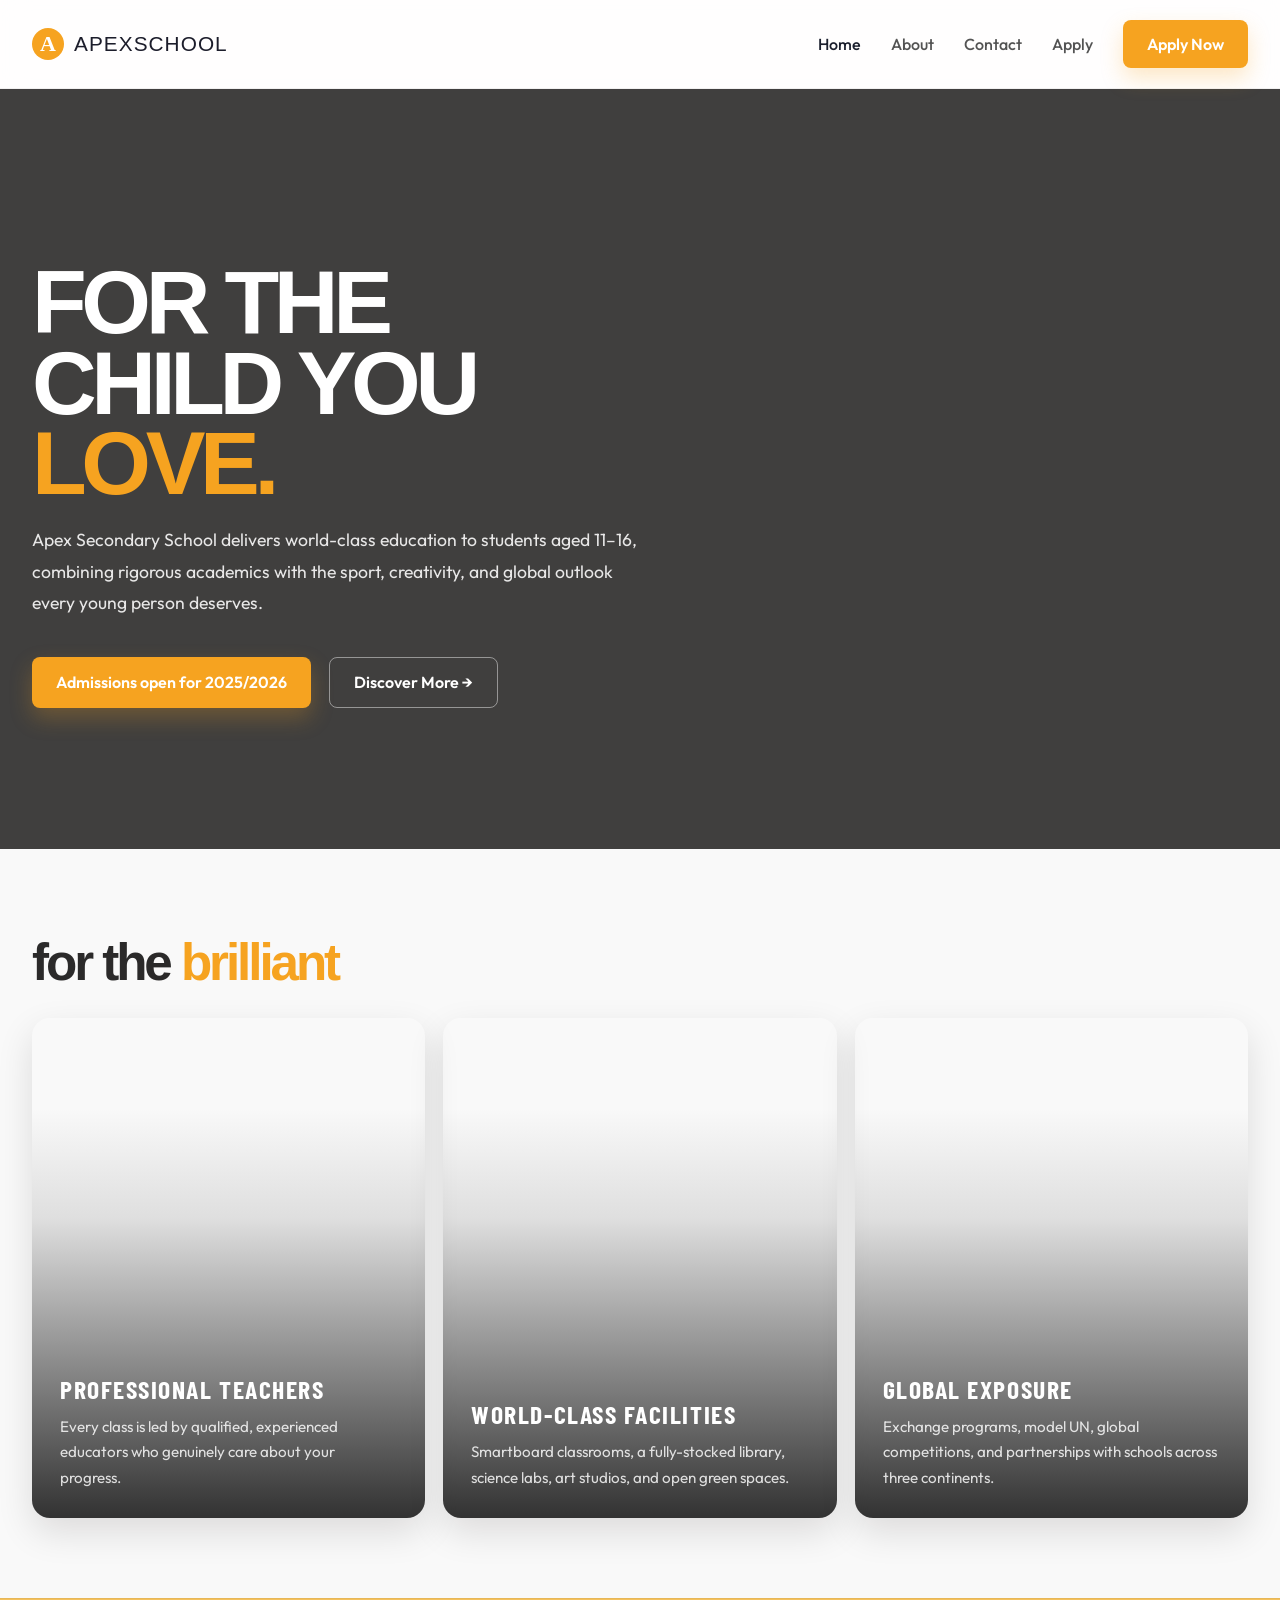
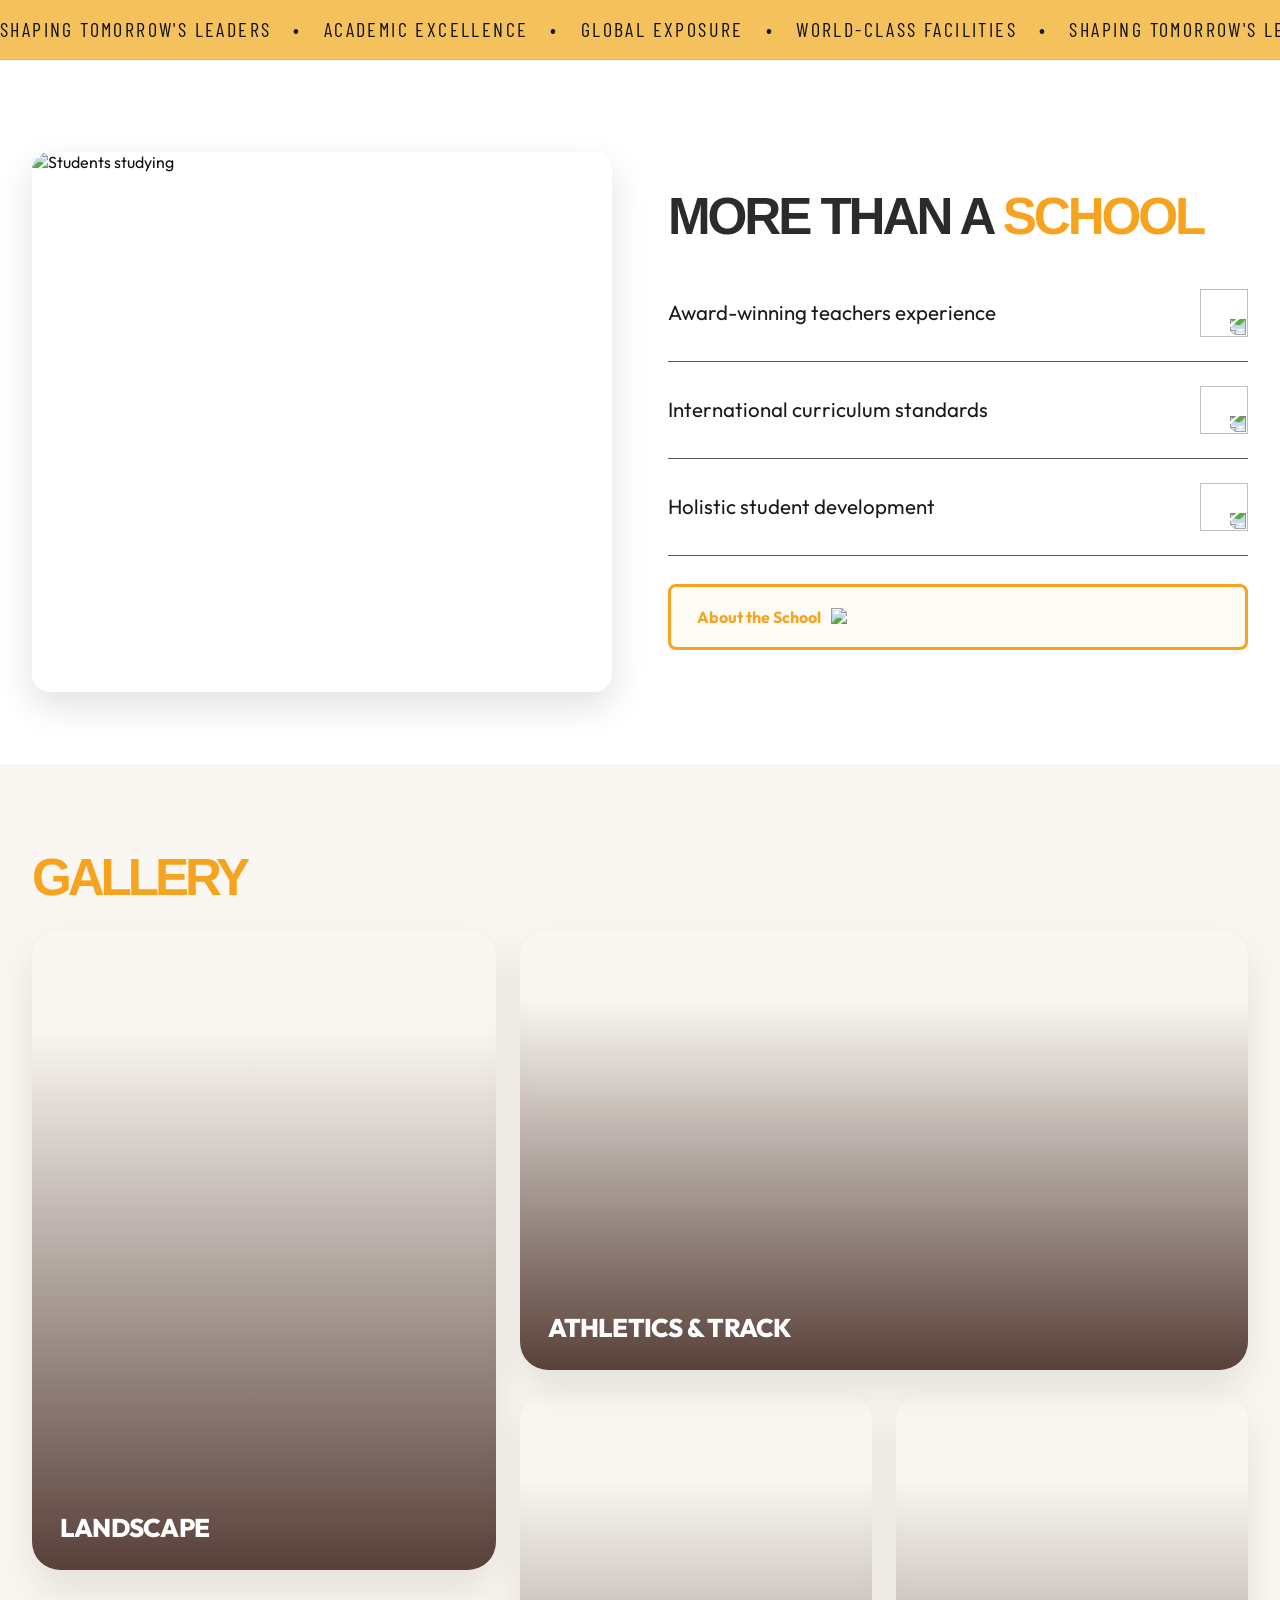
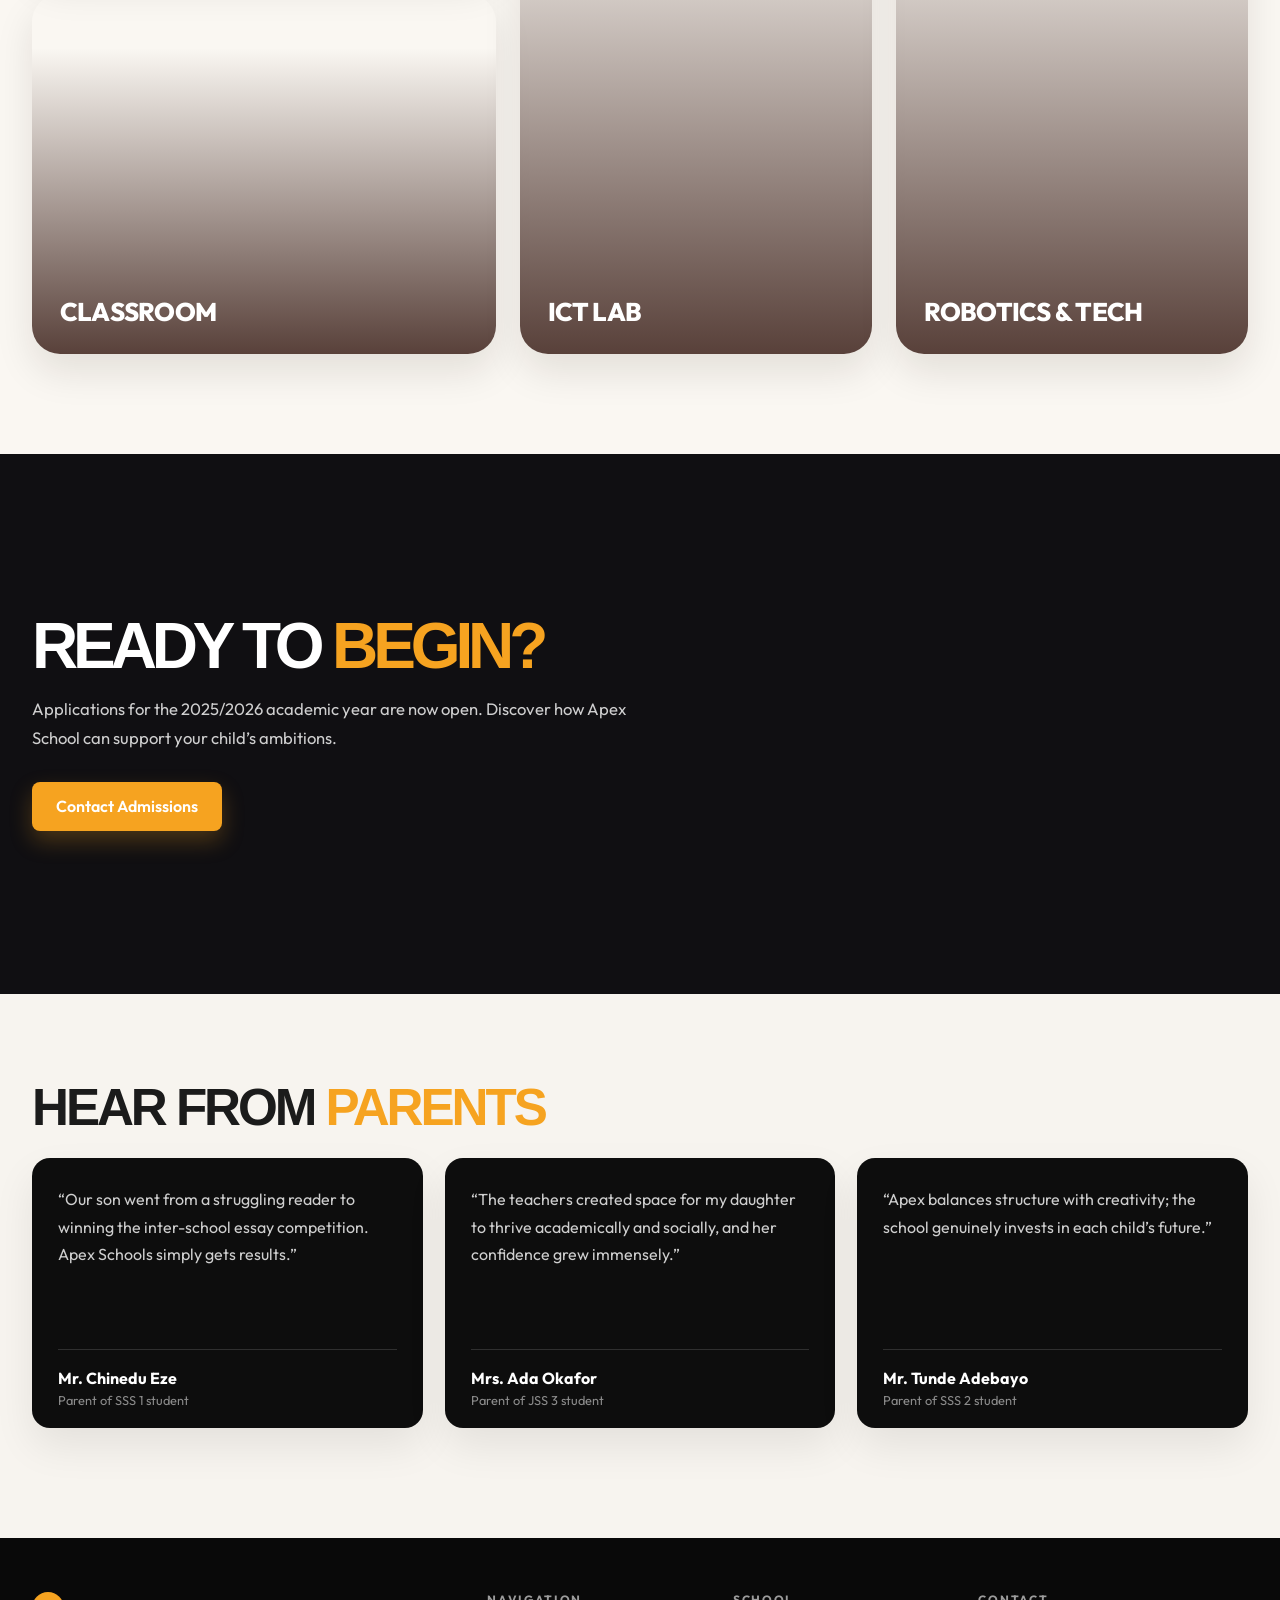
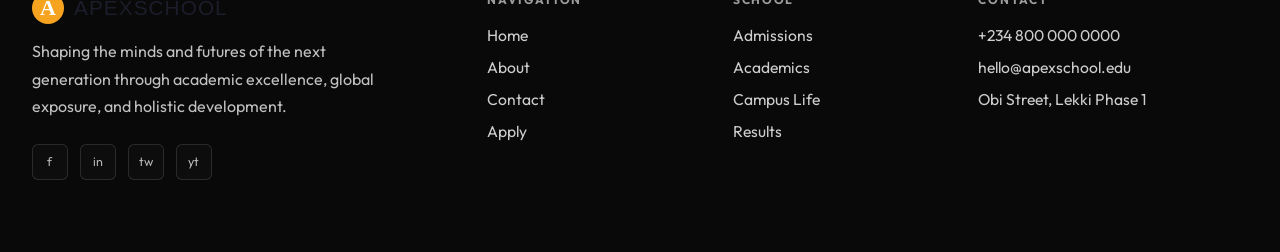
==== index.html @ 4000b4b2 "first commit" ====
<!DOCTYPE html>
<html lang="en">
  <head>
    <meta charset="UTF-8" />
    <meta name="viewport" content="width=device-width, initial-scale=1.0" />
    <title>Apex School</title>
    <link rel="preconnect" href="https://fonts.googleapis.com" />
    <link rel="preconnect" href="https://fonts.gstatic.com" crossorigin />
    <link href="https://fonts.googleapis.com/css2?family=Barlow+Condensed:wght@400;500;600;700;800;900&family=Outfit:wght@400;500;600;700;800;900&display=swap" rel="stylesheet" />
    <link rel="stylesheet" href="styles.css" />
  </head>
  <body>
    <div class="page-shell">
      <header class="topbar">
        <div class="container nav-wrap">
          <div class="brand" aria-label="Apex School logo">
            <span class="brand-mark">A</span>
            <span class="brand-text">APEXSCHOOL</span>
          </div>

          <nav class="main-nav" aria-label="Main navigation">
            <a href="#" class="active">Home</a>
            <a href="#about">About</a>
            <a href="#contact">Contact</a>
            <a href="#apply">Apply</a>
            <button class="btn btn-primary">Apply Now</button>
          </nav>
        </div>
      </header>

      <main>
        <section class="hero">
          <div class="hero-overlay"></div>
          <div class="container hero-inner">
            <div class="hero-copy">
              <h1>
                <span>FOR THE</span>
                <span>CHILD YOU</span>
                <span class="accent">LOVE.</span>
              </h1>

              <p>
                Apex Secondary School delivers world-class education to students aged 11–16,
                combining rigorous academics with the sport, creativity, and global outlook every
                young person deserves.
              </p>

              <div class="hero-actions">
                <button class="btn btn-primary">Admissions open for 2025/2026</button>
                <button class="btn btn-ghost">Discover More →</button>
              </div>
            </div>
          </div>
        </section>

        <section class="features-section">
          <div class="container">
            <div class="section-head">
              <h2>for the <span>Brilliant</span></h2>
            </div>

            <div class="feature-grid">
              <article class="feature-card large-card card-one">
                <div class="card-content">
                  <h3>Professional Teachers</h3>
                  <p>
                    Every class is led by qualified, experienced educators who genuinely care about
                    your progress.
                  </p>
                </div>
              </article>

              <article class="feature-card large-card card-two">
                <div class="card-content">
                  <h3>World-Class Facilities</h3>
                  <p>
                    Smartboard classrooms, a fully-stocked library, science labs, art studios, and
                    open green spaces.
                  </p>
                </div>
              </article>

              <article class="feature-card large-card card-three">
                <div class="card-content">
                  <h3>GLOBAL Exposure</h3>
                  <p>
                    Exchange programs, model UN, global competitions, and partnerships with schools
                    across three continents.
                  </p>
                </div>
              </article>
            </div>
          </div>
        </section>

        <div class="ticker-wrap" aria-label="School highlights">
          <div class="ticker">
            <span>SHAPING TOMORROW'S LEADERS</span>
            <span>•</span>
            <span>ACADEMIC EXCELLENCE</span>
            <span>•</span>
            <span>GLOBAL EXPOSURE</span>
            <span>•</span>
            <span>WORLD-CLASS FACILITIES</span>
            <span>•</span>
            <span>SHAPING TOMORROW'S LEADERS</span>
            <span>•</span>
            <span>ACADEMIC EXCELLENCE</span>
            <span>•</span>
            <span>GLOBAL EXPOSURE</span>
            <span>•</span>
            <span>WORLD-CLASS FACILITIES</span>
            <span>•</span>
          </div>
        </div>

        <section class="school-story" id="about">
          <div class="container split-layout">
            <div class="story-image">
              <img src="https://www.figma.com/api/mcp/asset/78bfbd9d-9721-43d2-886c-af02ba84056a/d6b4a.png" alt="Students studying" />
            </div>

            <div class="story-content">
              <h2>MORE THAN A <span>SCHOOL</span></h2>

              <div class="accordion-list">
                <details open>
                  <summary>
                    <span>Award-winning teachers experience</span>
                    <span class="chevron"><img src="https://www.figma.com/api/mcp/asset/78bfbd9d-9721-43d2-886c-af02ba84056a/625f2.svg" alt="" /></span>
                  </summary>
                </details>

                <details>
                  <summary>
                    <span>International curriculum standards</span>
                    <span class="chevron"><img src="https://www.figma.com/api/mcp/asset/78bfbd9d-9721-43d2-886c-af02ba84056a/625f2.svg" alt="" /></span>
                  </summary>
                </details>

                <details>
                  <summary>
                    <span>Holistic student development</span>
                    <span class="chevron"><img src="https://www.figma.com/api/mcp/asset/78bfbd9d-9721-43d2-886c-af02ba84056a/625f2.svg" alt="" /></span>
                  </summary>
                </details>

                <div class="info-pill">
                  <div class="info-pill__head">
                    <span>About the School</span>
                    <img src="https://www.figma.com/api/mcp/asset/78bfbd9d-9721-43d2-886c-af02ba84056a/6c65a.svg" alt="icon" />
                  </div>
                </div>
              </div>
            </div>
          </div>
        </section>

        <section class="gallery-section">
          <div class="container gallery-wrap">
            <div class="gallery-header">
              <h2>GALLERY</h2>
            </div>

            <div class="masonry-grid">
              <div class="masonry-col left-col">
                <article class="gallery-card tall card-landscape">
                  <div class="card-caption">LANDSCAPE</div>
                </article>
                <article class="gallery-card short card-classroom">
                  <div class="card-caption">CLASSROOM</div>
                </article>
              </div>

              <div class="masonry-col right-col">
                <article class="gallery-card medium card-athletics">
                  <div class="card-caption">ATHLETICS &amp; TRACK</div>
                </article>

                <div class="bottom-row">
                  <article class="gallery-card bottom card-ict">
                    <div class="card-caption">ICT LAB</div>
                  </article>
                  <article class="gallery-card bottom card-robotics">
                    <div class="card-caption">ROBOTICS &amp; TECH</div>
                  </article>
                </div>
              </div>
            </div>
          </div>
        </section>

        <section class="cta-band">
          <div class="cta-bg"></div>
          <div class="container cta-content">
            <div class="cta-box">
              <h2>READY TO <span>BEGIN?</span></h2>
              <p>
                Applications for the 2025/2026 academic year are now open. Discover how Apex
                School can support your child’s ambitions.
              </p>
              <button class="btn btn-primary">Contact Admissions</button>
            </div>
          </div>
        </section>

        <section class="testimonials" id="contact">
          <div class="container testimonials-wrap">
            <div class="testimonial-header">
              <h2>HEAR FROM <span>PARENTS</span></h2>
            </div>

            <div class="testimonial-grid">
              <article class="quote-card dark-card">
                <p>
                  “Our son went from a struggling reader to winning the inter-school essay
                  competition. Apex Schools simply gets results.”
                </p>
                <div class="quote-meta">
                  <strong>Mr. Chinedu Eze</strong>
                  <span>Parent of SSS 1 student</span>
                </div>
              </article>

              <article class="quote-card dark-card">
                <p>
                  “The teachers created space for my daughter to thrive academically and socially,
                  and her confidence grew immensely.”
                </p>
                <div class="quote-meta">
                  <strong>Mrs. Ada Okafor</strong>
                  <span>Parent of JSS 3 student</span>
                </div>
              </article>

              <article class="quote-card dark-card">
                <p>
                  “Apex balances structure with creativity; the school genuinely invests in each
                  child’s future.”
                </p>
                <div class="quote-meta">
                  <strong>Mr. Tunde Adebayo</strong>
                  <span>Parent of SSS 2 student</span>
                </div>
              </article>
            </div>
          </div>
        </section>
      </main>

      <footer class="site-footer">
        <div class="container footer-grid">
          <div class="footer-brand-block">
            <div class="brand footer-brand" aria-label="Apex School logo">
              <span class="brand-mark">A</span>
              <span class="brand-text">APEXSCHOOL</span>
            </div>

            <p>
              Shaping the minds and futures of the next generation through academic excellence,
              global exposure, and holistic development.
            </p>

            <div class="socials" aria-label="social media links">
              <span>f</span>
              <span>in</span>
              <span>tw</span>
              <span>yt</span>
            </div>
          </div>

          <div class="footer-links">
            <h3>Navigation</h3>
            <ul>
              <li><a href="#">Home</a></li>
              <li><a href="#about">About</a></li>
              <li><a href="#contact">Contact</a></li>
              <li><a href="#apply">Apply</a></li>
            </ul>
          </div>

          <div class="footer-links">
            <h3>School</h3>
            <ul>
              <li><a href="#">Admissions</a></li>
              <li><a href="#">Academics</a></li>
              <li><a href="#">Campus Life</a></li>
              <li><a href="#">Results</a></li>
            </ul>
          </div>

          <div class="footer-links">
            <h3>Contact</h3>
            <ul>
              <li><a href="tel:+2348000000000">+234 800 000 0000</a></li>
              <li><a href="mailto:hello@apexschool.edu">hello@apexschool.edu</a></li>
              <li><a href="#">Obi Street, Lekki Phase 1</a></li>
            </ul>
          </div>
        </div>
      </footer>
    </div>
  </body>
</html>
---- styles.css ----
:root {
  --bg: #f5f3ef;
  --panel: #fbfaf7;
  --paper: #f2efe9;
  --orange: #f6a320;
  --orange-deep: #f29b11;
  --navy: #081b38;
  --navy-2: #10162f;
  --ink: #111111;
  --muted: #666666;
  --soft: #edebe8;
  --line: rgba(17, 17, 17, 0.3);
  --shadow: 0 14px 36px rgba(16, 12, 8, 0.12);
  --container: 1280px;
}

* {
  box-sizing: border-box;
}

html {
  scroll-behavior: smooth;
}

body {
  margin: 0;
  background: var(--bg);
  color: var(--ink);
  font-family: "Outfit", sans-serif;
}

img {
  display: block;
  max-width: 100%;
}

a {
  color: inherit;
  text-decoration: none;
}

button {
  font: inherit;
  cursor: pointer;
}

.page-shell {
  width: 100%;
  min-height: 100vh;
  overflow-x: hidden;
  background: #f7f4ef;
}

.container {
  width: min(var(--container), calc(100% - 64px));
  margin: 0 auto;
}

.topbar {
  position: sticky;
  top: 0;
  z-index: 20;
  background: rgba(255, 255, 255, 0.9);
  backdrop-filter: blur(14px);
  border-bottom: 1px solid rgba(17, 17, 17, 0.06);
}

.nav-wrap {
  display: flex;
  align-items: center;
  justify-content: space-between;
  min-height: 88px;
  padding: 16px 0;
}

.brand {
  display: inline-flex;
  align-items: center;
  gap: 10px;
}

.brand-mark {
  width: 32px;
  height: 32px;
  border-radius: 999px;
  display: grid;
  place-items: center;
  background: var(--orange);
  color: #fff;
  font-family: "Georgia", serif;
  font-size: 22px;
  font-weight: 700;
  line-height: 1;
}

.brand-text {
  font-family: "Arial Black", "Segoe UI", sans-serif;
  letter-spacing: 0.05em;
  font-size: 1.3rem;
  color: #1c1d2b;
}

.main-nav {
  display: flex;
  align-items: center;
  gap: 30px;
  font-size: 1rem;
}

.main-nav a {
  color: rgba(26, 26, 26, 0.75);
  text-decoration: none;
  transition: color 0.2s ease;
  font-weight: 500;
}

.main-nav a.active,
.main-nav a:hover {
  color: #1b1f2d;
}

.btn {
  border: 0;
  border-radius: 8px;
  display: inline-flex;
  align-items: center;
  justify-content: center;
  padding: 0.9rem 1.5rem;
  font-weight: 600;
  transition: transform 0.2s ease, filter 0.2s ease;
}

.btn:hover {
  transform: translateY(-1px);
  filter: brightness(1.02);
}

.btn-primary {
  background: var(--orange);
  color: white;
  box-shadow: 0 10px 22px rgba(246, 163, 32, 0.25);
}

.btn-ghost {
  background: transparent;
  color: white;
  border: 1px solid rgba(255, 255, 255, 0.45);
}

.hero {
  position: relative;
  min-height: 760px;
  display: flex;
  align-items: center;
  background-image: url("https://www.figma.com/api/mcp/asset/78bfbd9d-9721-43d2-886c-af02ba84056a/f6fdc.png");
  background-size: cover;
  background-position: center;
}

.hero-overlay {
  position: absolute;
  inset: 0;
  background: rgba(0, 0, 0, 0.74);
}

.hero-inner {
  position: relative;
  z-index: 1;
  display: flex;
  align-items: center;
  width: min(var(--container), calc(100% - 64px));
  min-height: 760px;
  padding: 112px 0 80px;
}

.hero-copy {
  max-width: 800px;
  color: white;
}

.hero-copy h1 {
  margin: 0;
  display: flex;
  flex-direction: column;
  font-family: "Arial Black", "Segoe UI", sans-serif;
  font-size: clamp(4.2rem, 7vw, 8.8rem);
  line-height: 0.9;
  letter-spacing: -0.06em;
  text-transform: uppercase;
}

.hero-copy h1 span {
  display: block;
}

.hero-copy .accent {
  color: var(--orange);
}

.hero-copy p {
  margin-top: 20px;
  max-width: 620px;
  color: rgba(255, 255, 255, 0.88);
  font-size: 1.1rem;
  line-height: 1.8;
}

.hero-actions {
  display: flex;
  gap: 18px;
  margin-top: 38px;
  flex-wrap: wrap;
}

.features-section {
  background: #f9f9f9;
  padding: 90px 0 80px;
}

.section-head h2 {
  margin: 0 0 30px;
  font-family: "Arial Black", "Segoe UI", sans-serif;
  font-size: clamp(2.7rem, 4vw, 4rem);
  line-height: 0.95;
  text-transform: lowercase;
  letter-spacing: -0.06em;
  color: #2b2a2a;
}

.section-head h2 span {
  color: var(--orange);
}

.feature-grid {
  display: grid;
  grid-template-columns: repeat(3, minmax(0, 1fr));
  gap: 18px;
}

.feature-card {
  position: relative;
  min-height: 500px;
  border-radius: 18px;
  overflow: hidden;
  box-shadow: var(--shadow);
  display: flex;
  align-items: flex-end;
  padding: 28px;
  background-size: cover;
  background-position: center;
}

.feature-card::before {
  content: "";
  position: absolute;
  inset: 0;
  background: linear-gradient(180deg, rgba(0, 0, 0, 0) 18%, rgba(34, 34, 34, 0.12) 40%, rgba(0, 0, 0, 0.8) 100%);
}

.card-one {
  background-image: url("https://www.figma.com/api/mcp/asset/78bfbd9d-9721-43d2-886c-af02ba84056a/31998.png");
}

.card-two {
  background-image: url("https://www.figma.com/api/mcp/asset/78bfbd9d-9721-43d2-886c-af02ba84056a/a1777.png");
}

.card-three {
  background-image: url("https://www.figma.com/api/mcp/asset/78bfbd9d-9721-43d2-886c-af02ba84056a/42dab.png");
}

.card-content {
  position: relative;
  z-index: 1;
  width: 100%;
  color: white;
}

.card-content h3 {
  font-family: "Barlow Condensed", sans-serif;
  margin: 0 0 10px;
  font-size: clamp(1.4rem, 2vw, 2.1rem);
  letter-spacing: 0.06em;
  text-transform: uppercase;
  line-height: 1.2;
}

.card-content p {
  margin: 0;
  color: rgba(255, 255, 255, 0.82);
  line-height: 1.65;
  font-size: 0.95rem;
}

.ticker-wrap {
  overflow: hidden;
  background: #f4c15c;
  border-top: 1px solid rgba(17, 17, 17, 0.06);
  border-bottom: 1px solid rgba(17, 17, 17, 0.06);
}

.ticker {
  display: flex;
  align-items: center;
  white-space: nowrap;
  gap: 22px;
  padding: 18px 0;
  font-family: "Barlow Condensed", sans-serif;
  font-size: 1.25rem;
  letter-spacing: 0.12em;
  text-transform: uppercase;
  animation: marquee 28s linear infinite;
}

@keyframes marquee {
  from { transform: translateX(0); }
  to { transform: translateX(-50%); }
}

.ticker span {
  display: inline-block;
  color: #121212;
}

.school-story {
  padding: 92px 0 72px;
  background: #fff;
}

.split-layout {
  display: grid;
  grid-template-columns: 1fr 1fr;
  gap: 56px;
  align-items: center;
}

.story-image {
  position: relative;
  border-radius: 18px;
  overflow: hidden;
  min-height: 540px;
  box-shadow: var(--shadow);
}

.story-image img {
  width: 100%;
  height: 100%;
  object-fit: cover;
}

.story-content {
  width: 100%;
}

.story-content h2 {
  margin: 0 0 24px;
  font-family: "Arial Black", "Segoe UI", sans-serif;
  font-size: clamp(2.8rem, 4vw, 4rem);
  line-height: 0.95;
  letter-spacing: -0.06em;
  text-transform: uppercase;
  color: #2a2b2d;
}

.story-content h2 span {
  color: var(--orange);
}

.accordion-list {
  display: flex;
  flex-direction: column;
  gap: 0;
}

.accordion-list details {
  border-bottom: 1px solid rgba(17, 17, 17, 0.7);
}

.accordion-list summary {
  list-style: none;
  display: flex;
  align-items: center;
  justify-content: space-between;
  gap: 24px;
  padding: 24px 0;
  font-size: clamp(1.1rem, 1.6vw, 1.8rem);
  line-height: 1.3;
  color: #1a1a1a;
}

.accordion-list summary::-webkit-details-marker {
  display: none;
}

.chevron {
  width: 48px;
  height: 48px;
  display: inline-flex;
  align-items: center;
  justify-content: center;
}

.chevron img {
  width: 100%;
  height: 100%;
  transform: rotate(180deg);
}

.info-pill {
  margin-top: 28px;
  display: inline-flex;
  border: 3px solid var(--orange);
  border-radius: 8px;
  padding: 20px 26px;
  background: rgba(246, 163, 32, 0.04);
}

.info-pill__head {
  display: flex;
  align-items: center;
  gap: 10px;
  font-weight: 700;
  color: var(--orange);
}

.info-pill__head img {
  width: 18px;
  height: 18px;
}

.gallery-section {
  background: #faf7f2;
  padding: 90px 0 100px;
}

.gallery-header h2 {
  margin: 0 0 28px;
  font-family: "Arial Black", "Segoe UI", sans-serif;
  font-size: clamp(2.6rem, 4vw, 4rem);
  line-height: 0.95;
  letter-spacing: -0.08em;
  text-transform: uppercase;
  color: var(--orange);
}

.masonry-grid {
  display: grid;
  grid-template-columns: 1.05fr 1.65fr;
  gap: 24px;
}

.masonry-col {
  display: flex;
  flex-direction: column;
  gap: 24px;
}

.gallery-card {
  position: relative;
  overflow: hidden;
  border-radius: 28px;
  box-shadow: 0 18px 38px rgba(32, 18, 8, 0.1);
  background-position: center;
  background-size: cover;
  display: flex;
  align-items: flex-end;
  padding: 28px;
}

.gallery-card::before {
  content: "";
  position: absolute;
  inset: 0;
  background: linear-gradient(180deg, rgba(0, 0, 0, 0) 15%, rgba(48, 19, 12, 0.8) 100%);
}

.card-landscape,
.card-classroom,
.card-athletics,
.card-ict,
.card-robotics {
  min-height: 160px;
}

.card-landscape {
  height: 640px;
  background-image: url("https://www.figma.com/api/mcp/asset/78bfbd9d-9721-43d2-886c-af02ba84056a/4f0f7.png");
}

.card-classroom {
  height: 360px;
  background-image: url("https://www.figma.com/api/mcp/asset/78bfbd9d-9721-43d2-886c-af02ba84056a/f207d.png");
}

.card-athletics {
  height: 440px;
  background-image: url("https://www.figma.com/api/mcp/asset/78bfbd9d-9721-43d2-886c-af02ba84056a/084c6.png");
}

.card-ict {
  height: 560px;
  background-image: url("https://www.figma.com/api/mcp/asset/78bfbd9d-9721-43d2-886c-af02ba84056a/03ada.png");
}

.card-robotics {
  height: 560px;
  background-image: url("https://www.figma.com/api/mcp/asset/78bfbd9d-9721-43d2-886c-af02ba84056a/54753.png");
}

.bottom-row {
  display: grid;
  grid-template-columns: repeat(2, minmax(0, 1fr));
  gap: 24px;
}

.card-caption {
  position: relative;
  z-index: 1;
  color: white;
  font-family: "Outfit", sans-serif;
  font-weight: 800;
  font-size: clamp(1.5rem, 2vw, 2.1rem);
  line-height: 1.1;
  letter-spacing: -0.03em;
  text-transform: uppercase;
}

.cta-band {
  position: relative;
  min-height: 540px;
  display: flex;
  align-items: center;
  background: #0d0e15;
  overflow: hidden;
}

.cta-bg {
  position: absolute;
  inset: 0;
  background-image: url("https://www.figma.com/api/mcp/asset/78bfbd9d-9721-43d2-886c-af02ba84056a/42dab.png");
  background-size: cover;
  background-position: center;
  filter: saturate(1.1) contrast(1.02);
  opacity: 0.42;
}

.cta-band::after {
  content: "";
  position: absolute;
  inset: 0;
  background: rgba(19, 18, 18, 0.55);
}

.cta-content {
  position: relative;
  z-index: 1;
  padding: 66px 0;
}

.cta-box {
  max-width: 720px;
  color: white;
}

.cta-box h2 {
  margin: 0;
  font-family: "Arial Black", "Segoe UI", sans-serif;
  font-size: clamp(3.1rem, 5vw, 6rem);
  line-height: 0.9;
  letter-spacing: -0.08em;
  text-transform: uppercase;
}

.cta-box h2 span {
  color: var(--orange);
}

.cta-box p {
  margin: 18px 0 30px;
  max-width: 620px;
  color: rgba(255, 255, 255, 0.8);
  font-size: 1.04rem;
  line-height: 1.75;
}

.testimonials {
  background: #f7f4ef;
  padding: 90px 0 110px;
}

.testimonial-header h2 {
  margin: 0 0 26px;
  font-family: "Arial Black", "Segoe UI", sans-serif;
  font-size: clamp(2.8rem, 4vw, 4rem);
  line-height: 0.94;
  letter-spacing: -0.06em;
  text-transform: uppercase;
  color: #1b1b1b;
}

.testimonial-header h2 span {
  color: var(--orange);
}

.testimonial-grid {
  display: grid;
  grid-template-columns: repeat(3, minmax(0, 1fr));
  gap: 22px;
}

.quote-card {
  background: #0d0d0d;
  border-radius: 18px;
  padding: 28px 26px 20px;
  display: flex;
  flex-direction: column;
  justify-content: space-between;
  min-height: 270px;
  box-shadow: 0 18px 40px rgba(0, 0, 0, 0.08);
}

.quote-card p {
  margin: 0 0 24px;
  color: rgba(255, 255, 255, 0.8);
  line-height: 1.7;
  font-size: 1rem;
}

.quote-meta {
  display: flex;
  flex-direction: column;
  gap: 4px;
  padding-top: 18px;
  border-top: 1px solid rgba(255, 255, 255, 0.14);
}

.quote-meta strong {
  color: white;
  font-weight: 700;
}

.quote-meta span {
  color: rgba(255, 255, 255, 0.52);
  font-size: 0.8rem;
}

.site-footer {
  background: #090909;
  color: white;
  padding: 54px 0 72px;
}

.footer-grid {
  display: grid;
  grid-template-columns: 1.4fr 0.7fr 0.7fr 0.9fr;
  gap: 36px;
}

.footer-brand {
  margin-bottom: 14px;
}

.footer-brand-block p {
  max-width: 350px;
  color: rgba(255, 255, 255, 0.75);
  line-height: 1.7;
  margin: 0;
}

.socials {
  margin-top: 24px;
  display: flex;
  gap: 12px;
}

.socials span {
  width: 36px;
  height: 36px;
  border-radius: 6px;
  border: 1px solid rgba(255, 255, 255, 0.12);
  background: rgba(255, 255, 255, 0.02);
  display: grid;
  place-items: center;
  color: rgba(255, 255, 255, 0.7);
  font-size: 0.78rem;
  letter-spacing: 0.04em;
}

.footer-links h3 {
  margin: 0 0 18px;
  color: rgba(255, 255, 255, 0.6);
  font-size: 0.75rem;
  letter-spacing: 0.14em;
  text-transform: uppercase;
}

.footer-links ul {
  list-style: none;
  padding: 0;
  margin: 0;
  display: flex;
  flex-direction: column;
  gap: 12px;
}

.footer-links a {
  color: rgba(255, 255, 255, 0.8);
  font-size: 0.98rem;
}

@media (max-width: 1100px) {
  .main-nav {
    gap: 18px;
  }

  .feature-grid,
  .testimonial-grid {
    grid-template-columns: 1fr 1fr;
  }

  .feature-card:last-child {
    grid-column: 1 / -1;
  }

  .footer-grid {
    grid-template-columns: repeat(2, minmax(0, 1fr));
  }
}

@media (max-width: 760px) {
  .container {
    width: min(var(--container), calc(100% - 28px));
  }

  .nav-wrap {
    flex-wrap: wrap;
    justify-content: center;
    gap: 18px;
    padding: 14px 0 16px;
  }

  .main-nav {
    width: 100%;
    justify-content: center;
    flex-wrap: wrap;
  }

  .hero {
    min-height: 640px;
  }

  .hero-inner {
    min-height: 640px;
    padding-top: 68px;
  }

  .hero-copy h1 {
    font-size: clamp(3rem, 16vw, 5.5rem);
  }

  .feature-grid,
  .testimonial-grid,
  .split-layout,
  .footer-grid,
  .masonry-grid,
  .bottom-row {
    grid-template-columns: 1fr;
  }

  .feature-card {
    min-height: 420px;
  }

  .cta-box h2 {
    font-size: clamp(2.4rem, 13vw, 4rem);
  }

  .story-image {
    min-height: 380px;
  }

  .gallery-card,
  .card-landscape,
  .card-classroom,
  .card-athletics,
  .card-ict,
  .card-robotics {
    min-height: 260px;
    height: auto;
  }

  .ticker {
    font-size: 1rem;
    letter-spacing: 0.08em;
  }
}
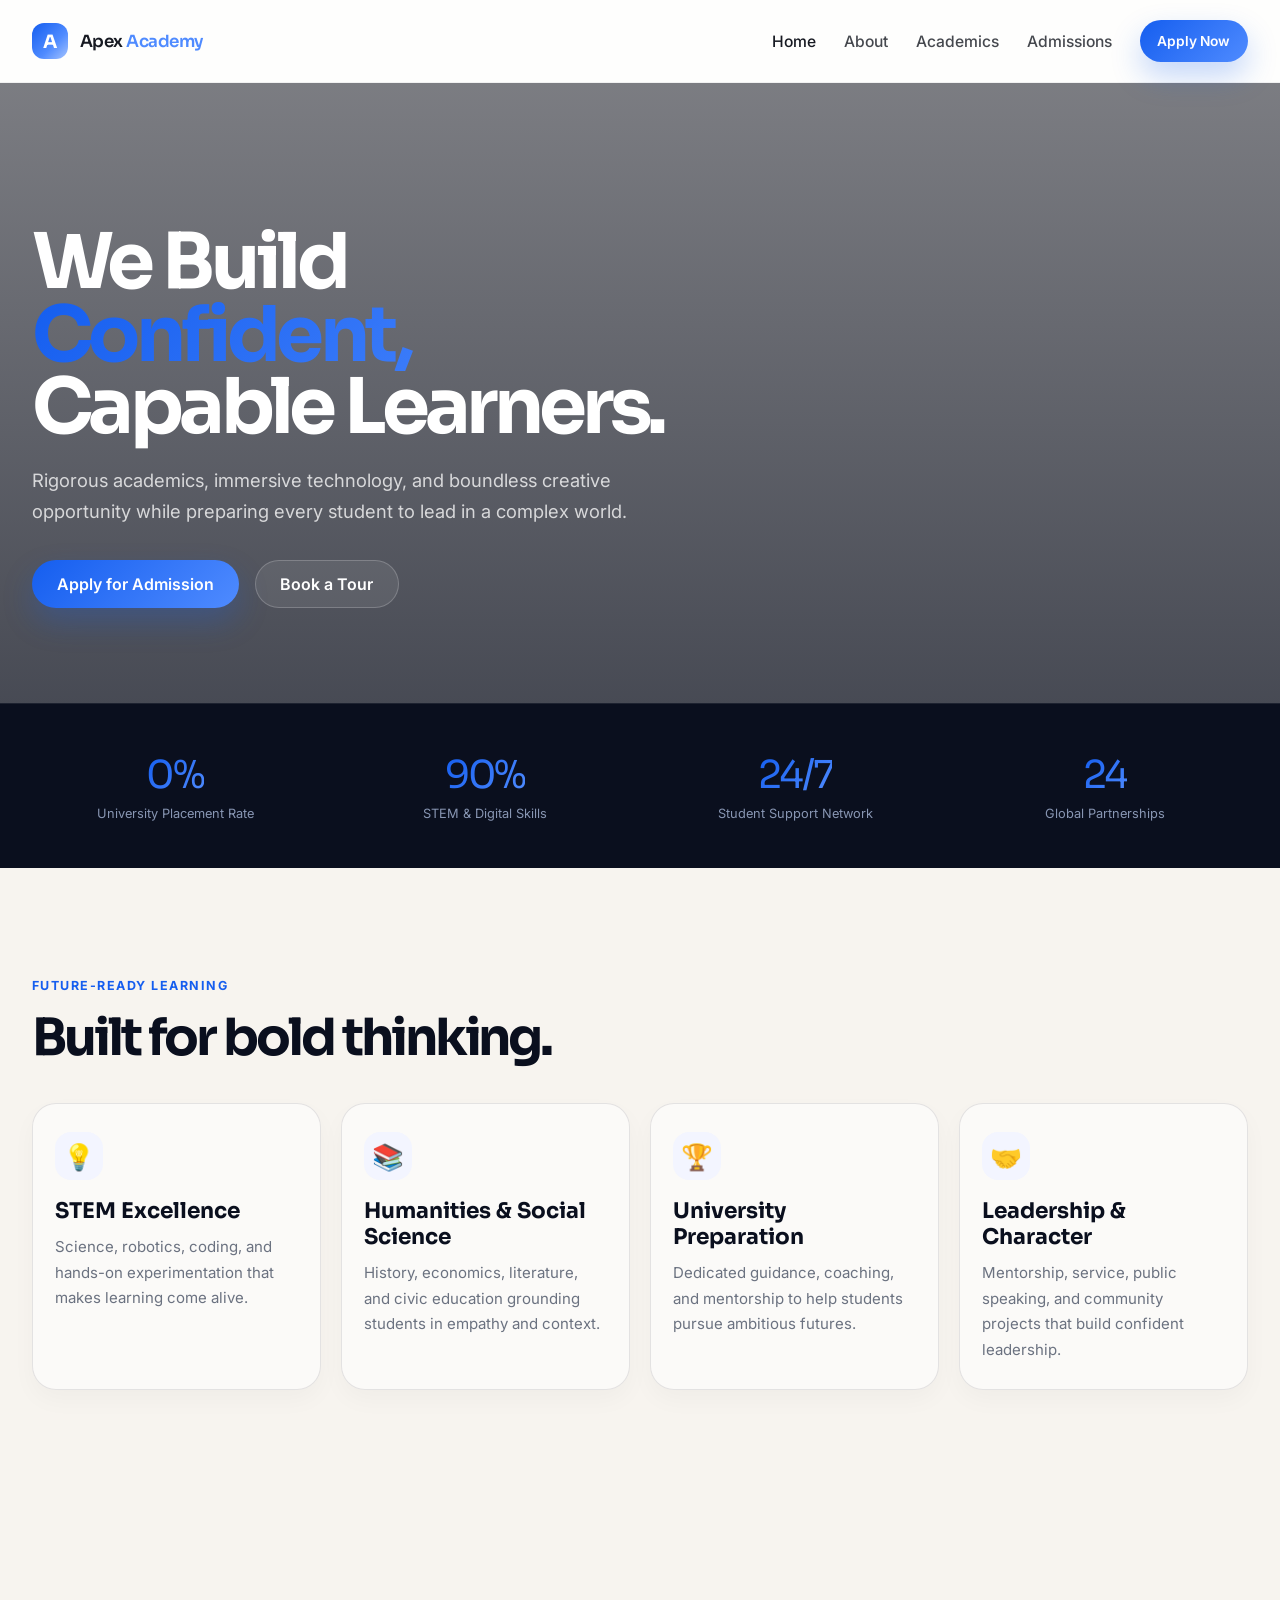
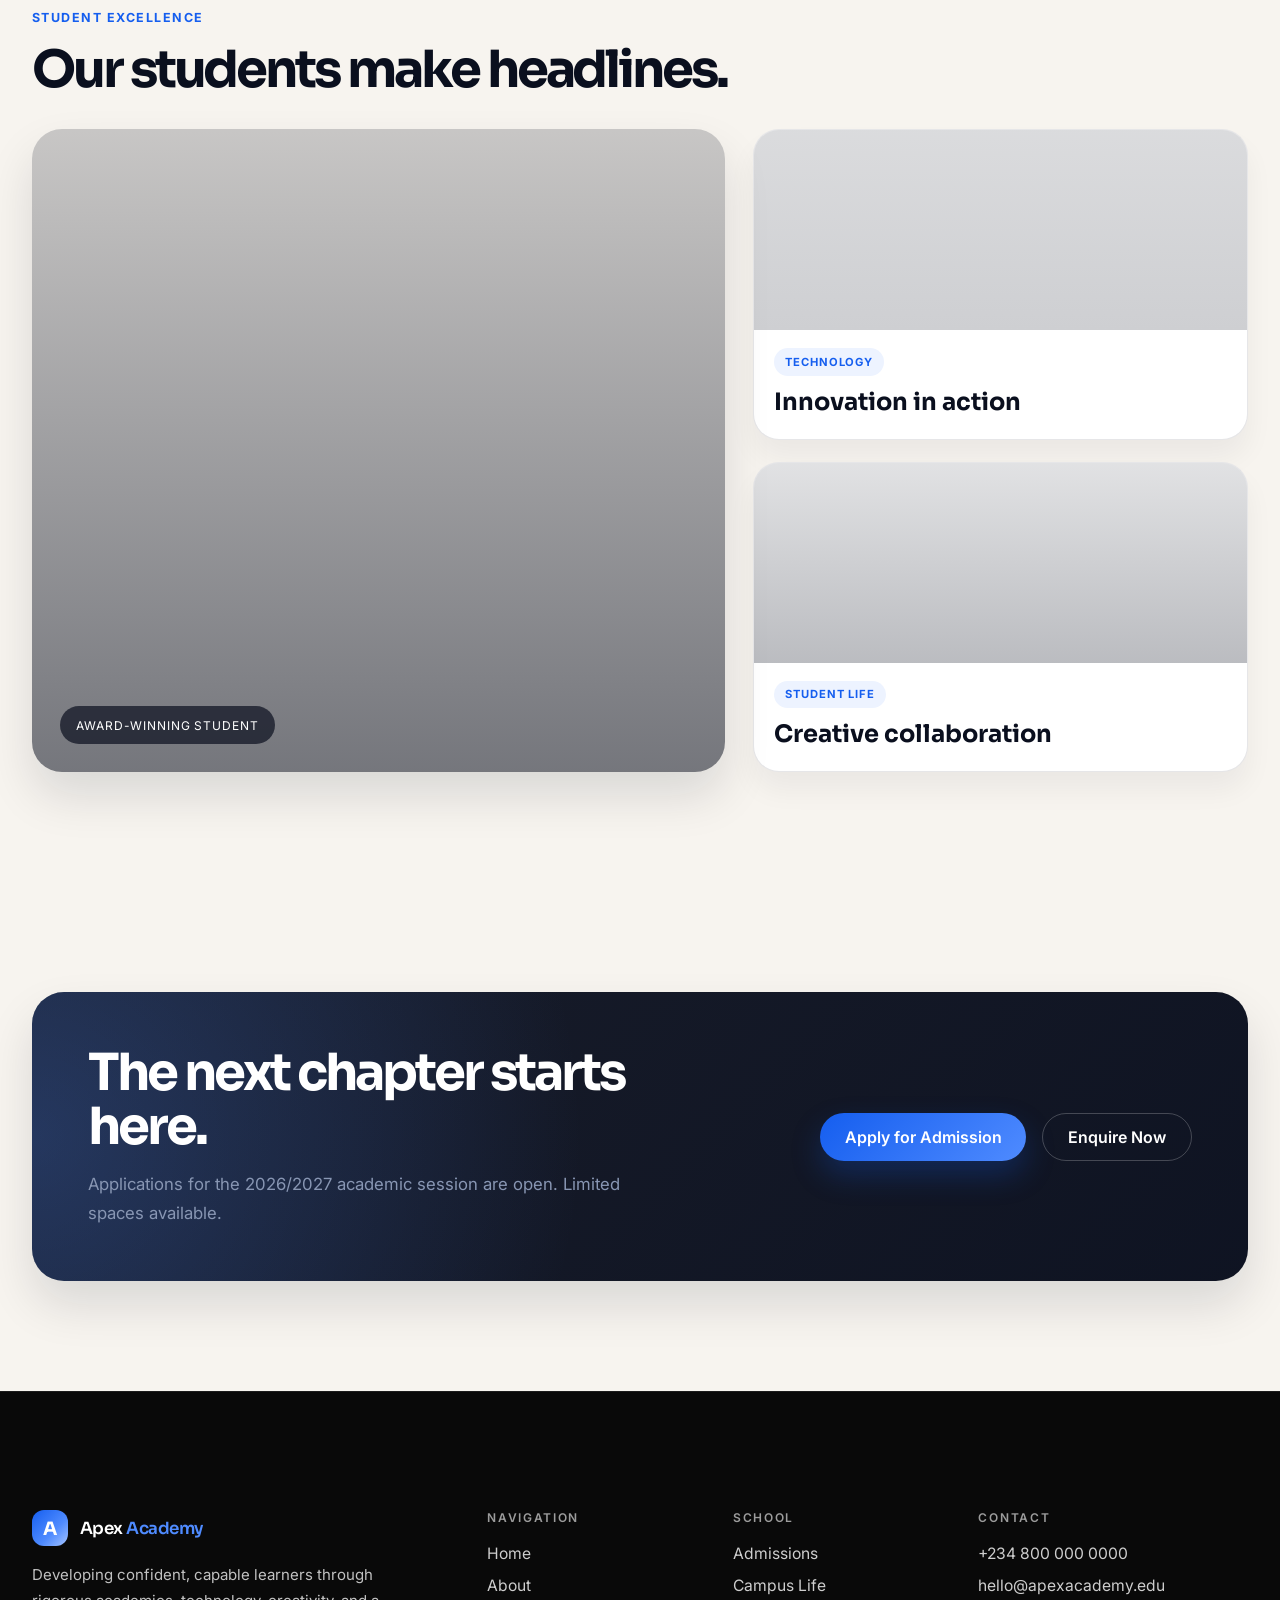
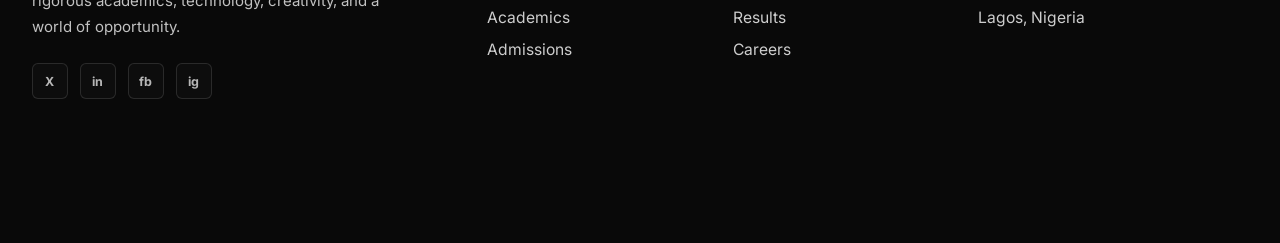
==== commit 8704adbe: "second commit" ====
--- a/index.html
+++ b/index.html
@@ -3,269 +3,176 @@
   <head>
     <meta charset="UTF-8" />
     <meta name="viewport" content="width=device-width, initial-scale=1.0" />
-    <title>Apex School</title>
+    <title>Apex Academy</title>
     <link rel="preconnect" href="https://fonts.googleapis.com" />
     <link rel="preconnect" href="https://fonts.gstatic.com" crossorigin />
-    <link href="https://fonts.googleapis.com/css2?family=Barlow+Condensed:wght@400;500;600;700;800;900&family=Outfit:wght@400;500;600;700;800;900&display=swap" rel="stylesheet" />
+    <link href="https://fonts.googleapis.com/css2?family=Inter:wght@400;500;600;700;800&family=Sora:wght@400;500;600;700;800&display=swap" rel="stylesheet" />
     <link rel="stylesheet" href="styles.css" />
   </head>
   <body>
     <div class="page-shell">
       <header class="topbar">
-        <div class="container nav-wrap">
-          <div class="brand" aria-label="Apex School logo">
+        <div class="container nav">
+          <div class="brand" aria-label="Apex Academy logo">
             <span class="brand-mark">A</span>
-            <span class="brand-text">APEXSCHOOL</span>
+            <span class="brand-text"><span>Apex</span><span class="brand-accent">Academy</span></span>
           </div>
 
           <nav class="main-nav" aria-label="Main navigation">
             <a href="#" class="active">Home</a>
             <a href="#about">About</a>
-            <a href="#contact">Contact</a>
-            <a href="#apply">Apply</a>
-            <button class="btn btn-primary">Apply Now</button>
+            <a href="#academics">Academics</a>
+            <a href="#contact">Admissions</a>
+            <button class="btn btn-primary mini">Apply Now</button>
           </nav>
         </div>
       </header>
 
       <main>
         <section class="hero">
-          <div class="hero-overlay"></div>
-          <div class="container hero-inner">
-            <div class="hero-copy">
+          <div class="hero__overlay"></div>
+          <div class="container hero__inner">
+            <div class="hero__copy">
               <h1>
-                <span>FOR THE</span>
-                <span>CHILD YOU</span>
-                <span class="accent">LOVE.</span>
+                <span>We Build</span>
+                <span class="gradient-text">Confident,</span>
+                <span>Capable Learners.</span>
               </h1>
 
               <p>
-                Apex Secondary School delivers world-class education to students aged 11–16,
-                combining rigorous academics with the sport, creativity, and global outlook every
-                young person deserves.
+                Rigorous academics, immersive technology, and boundless creative opportunity while preparing every student to lead in a complex world.
               </p>
 
-              <div class="hero-actions">
-                <button class="btn btn-primary">Admissions open for 2025/2026</button>
-                <button class="btn btn-ghost">Discover More →</button>
-              </div>
-            </div>
-          </div>
-        </section>
-
-        <section class="features-section">
+              <div class="hero__actions">
+                <button class="btn btn-primary">Apply for Admission</button>
+                <button class="btn btn-ghost">Book a Tour</button>
+              </div>
+            </div>
+          </div>
+        </section>
+
+        <section class="stats-bar" aria-label="School highlights">
+          <div class="container stats-grid">
+            <article class="stat">
+              <div class="stat-value gradient-text">0%</div>
+              <div class="stat-label">University Placement Rate</div>
+            </article>
+            <article class="stat">
+              <div class="stat-value gradient-text">90%</div>
+              <div class="stat-label">STEM &amp; Digital Skills</div>
+            </article>
+            <article class="stat">
+              <div class="stat-value gradient-text">24/7</div>
+              <div class="stat-label">Student Support Network</div>
+            </article>
+            <article class="stat">
+              <div class="stat-value gradient-text">24</div>
+              <div class="stat-label">Global Partnerships</div>
+            </article>
+          </div>
+        </section>
+
+        <section class="curriculum section-block" id="academics">
           <div class="container">
             <div class="section-head">
-              <h2>for the <span>Brilliant</span></h2>
-            </div>
-
-            <div class="feature-grid">
-              <article class="feature-card large-card card-one">
-                <div class="card-content">
-                  <h3>Professional Teachers</h3>
-                  <p>
-                    Every class is led by qualified, experienced educators who genuinely care about
-                    your progress.
-                  </p>
+              <p class="eyebrow">Future-ready learning</p>
+              <h2>Built for bold thinking.</h2>
+            </div>
+
+            <div class="program-grid">
+              <article class="program-card">
+                <div class="program-icon">💡</div>
+                <h3>STEM Excellence</h3>
+                <p>Science, robotics, coding, and hands-on experimentation that makes learning come alive.</p>
+              </article>
+              <article class="program-card">
+                <div class="program-icon">📚</div>
+                <h3>Humanities &amp; Social Science</h3>
+                <p>History, economics, literature, and civic education grounding students in empathy and context.</p>
+              </article>
+              <article class="program-card">
+                <div class="program-icon">🏆</div>
+                <h3>University Preparation</h3>
+                <p>Dedicated guidance, coaching, and mentorship to help students pursue ambitious futures.</p>
+              </article>
+              <article class="program-card">
+                <div class="program-icon">🤝</div>
+                <h3>Leadership &amp; Character</h3>
+                <p>Mentorship, service, public speaking, and community projects that build confident leadership.</p>
+              </article>
+            </div>
+          </div>
+        </section>
+
+        <section class="spotlight section-block" id="about">
+          <div class="container spotlight__wrap">
+            <div class="section-head compact">
+              <p class="eyebrow">Student Excellence</p>
+              <h2>Our students make headlines.</h2>
+            </div>
+
+            <div class="spotlight__grid">
+              <div class="feature-story">
+                <div class="feature-story__image">
+                  <div class="story-badge">Award-winning student</div>
                 </div>
-              </article>
-
-              <article class="feature-card large-card card-two">
-                <div class="card-content">
-                  <h3>World-Class Facilities</h3>
-                  <p>
-                    Smartboard classrooms, a fully-stocked library, science labs, art studios, and
-                    open green spaces.
-                  </p>
-                </div>
-              </article>
-
-              <article class="feature-card large-card card-three">
-                <div class="card-content">
-                  <h3>GLOBAL Exposure</h3>
-                  <p>
-                    Exchange programs, model UN, global competitions, and partnerships with schools
-                    across three continents.
-                  </p>
-                </div>
-              </article>
-            </div>
-          </div>
-        </section>
-
-        <div class="ticker-wrap" aria-label="School highlights">
-          <div class="ticker">
-            <span>SHAPING TOMORROW'S LEADERS</span>
-            <span>•</span>
-            <span>ACADEMIC EXCELLENCE</span>
-            <span>•</span>
-            <span>GLOBAL EXPOSURE</span>
-            <span>•</span>
-            <span>WORLD-CLASS FACILITIES</span>
-            <span>•</span>
-            <span>SHAPING TOMORROW'S LEADERS</span>
-            <span>•</span>
-            <span>ACADEMIC EXCELLENCE</span>
-            <span>•</span>
-            <span>GLOBAL EXPOSURE</span>
-            <span>•</span>
-            <span>WORLD-CLASS FACILITIES</span>
-            <span>•</span>
-          </div>
-        </div>
-
-        <section class="school-story" id="about">
-          <div class="container split-layout">
-            <div class="story-image">
-              <img src="https://www.figma.com/api/mcp/asset/78bfbd9d-9721-43d2-886c-af02ba84056a/d6b4a.png" alt="Students studying" />
-            </div>
-
-            <div class="story-content">
-              <h2>MORE THAN A <span>SCHOOL</span></h2>
-
-              <div class="accordion-list">
-                <details open>
-                  <summary>
-                    <span>Award-winning teachers experience</span>
-                    <span class="chevron"><img src="https://www.figma.com/api/mcp/asset/78bfbd9d-9721-43d2-886c-af02ba84056a/625f2.svg" alt="" /></span>
-                  </summary>
-                </details>
-
-                <details>
-                  <summary>
-                    <span>International curriculum standards</span>
-                    <span class="chevron"><img src="https://www.figma.com/api/mcp/asset/78bfbd9d-9721-43d2-886c-af02ba84056a/625f2.svg" alt="" /></span>
-                  </summary>
-                </details>
-
-                <details>
-                  <summary>
-                    <span>Holistic student development</span>
-                    <span class="chevron"><img src="https://www.figma.com/api/mcp/asset/78bfbd9d-9721-43d2-886c-af02ba84056a/625f2.svg" alt="" /></span>
-                  </summary>
-                </details>
-
-                <div class="info-pill">
-                  <div class="info-pill__head">
-                    <span>About the School</span>
-                    <img src="https://www.figma.com/api/mcp/asset/78bfbd9d-9721-43d2-886c-af02ba84056a/6c65a.svg" alt="icon" />
+              </div>
+
+              <div class="side-stack">
+                <article class="media-card media-card--plain">
+                  <div class="media-card__image image-technology"></div>
+                  <div class="media-card__content">
+                    <span class="chip">Technology</span>
+                    <h3>Innovation in action</h3>
                   </div>
-                </div>
-              </div>
-            </div>
-          </div>
-        </section>
-
-        <section class="gallery-section">
-          <div class="container gallery-wrap">
-            <div class="gallery-header">
-              <h2>GALLERY</h2>
-            </div>
-
-            <div class="masonry-grid">
-              <div class="masonry-col left-col">
-                <article class="gallery-card tall card-landscape">
-                  <div class="card-caption">LANDSCAPE</div>
                 </article>
-                <article class="gallery-card short card-classroom">
-                  <div class="card-caption">CLASSROOM</div>
+
+                <article class="media-card media-card--plain">
+                  <div class="media-card__image image-collaboration"></div>
+                  <div class="media-card__content">
+                    <span class="chip">Student Life</span>
+                    <h3>Creative collaboration</h3>
+                  </div>
                 </article>
               </div>
-
-              <div class="masonry-col right-col">
-                <article class="gallery-card medium card-athletics">
-                  <div class="card-caption">ATHLETICS &amp; TRACK</div>
-                </article>
-
-                <div class="bottom-row">
-                  <article class="gallery-card bottom card-ict">
-                    <div class="card-caption">ICT LAB</div>
-                  </article>
-                  <article class="gallery-card bottom card-robotics">
-                    <div class="card-caption">ROBOTICS &amp; TECH</div>
-                  </article>
-                </div>
-              </div>
-            </div>
-          </div>
-        </section>
-
-        <section class="cta-band">
-          <div class="cta-bg"></div>
-          <div class="container cta-content">
-            <div class="cta-box">
-              <h2>READY TO <span>BEGIN?</span></h2>
-              <p>
-                Applications for the 2025/2026 academic year are now open. Discover how Apex
-                School can support your child’s ambitions.
-              </p>
-              <button class="btn btn-primary">Contact Admissions</button>
-            </div>
-          </div>
-        </section>
-
-        <section class="testimonials" id="contact">
-          <div class="container testimonials-wrap">
-            <div class="testimonial-header">
-              <h2>HEAR FROM <span>PARENTS</span></h2>
-            </div>
-
-            <div class="testimonial-grid">
-              <article class="quote-card dark-card">
-                <p>
-                  “Our son went from a struggling reader to winning the inter-school essay
-                  competition. Apex Schools simply gets results.”
-                </p>
-                <div class="quote-meta">
-                  <strong>Mr. Chinedu Eze</strong>
-                  <span>Parent of SSS 1 student</span>
-                </div>
-              </article>
-
-              <article class="quote-card dark-card">
-                <p>
-                  “The teachers created space for my daughter to thrive academically and socially,
-                  and her confidence grew immensely.”
-                </p>
-                <div class="quote-meta">
-                  <strong>Mrs. Ada Okafor</strong>
-                  <span>Parent of JSS 3 student</span>
-                </div>
-              </article>
-
-              <article class="quote-card dark-card">
-                <p>
-                  “Apex balances structure with creativity; the school genuinely invests in each
-                  child’s future.”
-                </p>
-                <div class="quote-meta">
-                  <strong>Mr. Tunde Adebayo</strong>
-                  <span>Parent of SSS 2 student</span>
-                </div>
-              </article>
+            </div>
+          </div>
+        </section>
+
+        <section class="cta section-block">
+          <div class="container">
+            <div class="cta-panel">
+              <div class="cta-panel__content">
+                <h2>The next chapter starts here.</h2>
+                <p>Applications for the 2026/2027 academic session are open. Limited spaces available.</p>
+              </div>
+
+              <div class="cta-panel__actions">
+                <button class="btn btn-primary">Apply for Admission</button>
+                <button class="btn btn-ghost alt">Enquire Now</button>
+              </div>
             </div>
           </div>
         </section>
       </main>
 
-      <footer class="site-footer">
+      <footer class="site-footer" id="contact">
         <div class="container footer-grid">
           <div class="footer-brand-block">
-            <div class="brand footer-brand" aria-label="Apex School logo">
+            <div class="brand brand-footer" aria-label="Apex Academy logo">
               <span class="brand-mark">A</span>
-              <span class="brand-text">APEXSCHOOL</span>
+              <span class="brand-text"><span>Apex</span><span class="brand-accent">Academy</span></span>
             </div>
 
             <p>
-              Shaping the minds and futures of the next generation through academic excellence,
-              global exposure, and holistic development.
+              Developing confident, capable learners through rigorous academics, technology, creativity, and a world of opportunity.
             </p>
 
             <div class="socials" aria-label="social media links">
-              <span>f</span>
+              <span>X</span>
               <span>in</span>
-              <span>tw</span>
-              <span>yt</span>
+              <span>fb</span>
+              <span>ig</span>
             </div>
           </div>
 
@@ -274,8 +181,8 @@
             <ul>
               <li><a href="#">Home</a></li>
               <li><a href="#about">About</a></li>
-              <li><a href="#contact">Contact</a></li>
-              <li><a href="#apply">Apply</a></li>
+              <li><a href="#academics">Academics</a></li>
+              <li><a href="#contact">Admissions</a></li>
             </ul>
           </div>
 
@@ -283,9 +190,9 @@
             <h3>School</h3>
             <ul>
               <li><a href="#">Admissions</a></li>
-              <li><a href="#">Academics</a></li>
               <li><a href="#">Campus Life</a></li>
               <li><a href="#">Results</a></li>
+              <li><a href="#">Careers</a></li>
             </ul>
           </div>
 
@@ -293,8 +200,8 @@
             <h3>Contact</h3>
             <ul>
               <li><a href="tel:+2348000000000">+234 800 000 0000</a></li>
-              <li><a href="mailto:hello@apexschool.edu">hello@apexschool.edu</a></li>
-              <li><a href="#">Obi Street, Lekki Phase 1</a></li>
+              <li><a href="mailto:hello@apexacademy.edu">hello@apexacademy.edu</a></li>
+              <li><a href="#">Lagos, Nigeria</a></li>
             </ul>
           </div>
         </div>
--- a/styles.css
+++ b/styles.css
@@ -1,54 +1,47 @@
 :root {
-  --bg: #f5f3ef;
-  --panel: #fbfaf7;
-  --paper: #f2efe9;
-  --orange: #f6a320;
-  --orange-deep: #f29b11;
-  --navy: #081b38;
-  --navy-2: #10162f;
-  --ink: #111111;
-  --muted: #666666;
-  --soft: #edebe8;
-  --line: rgba(17, 17, 17, 0.3);
-  --shadow: 0 14px 36px rgba(16, 12, 8, 0.12);
+  --bg: #f7f4ef;
+  --surface: #ffffff;
+  --panel: #f5f0ea;
+  --navy: #0a0f1e;
+  --navy-soft: #16213b;
+  --text: #171a22;
+  --muted: #6b7280;
+  --muted-2: #8896b3;
+  --line: rgba(10, 15, 30, 0.1);
+  --orange: #f5a623;
+  --blue: #155eef;
+  --blue-2: #4f8bff;
+  --shadow: 0 24px 48px rgba(10, 15, 30, 0.12);
+  --radius: 24px;
   --container: 1280px;
 }
 
-* {
-  box-sizing: border-box;
-}
-
-html {
-  scroll-behavior: smooth;
-}
+* { box-sizing: border-box; }
+
+html { scroll-behavior: smooth; }
 
 body {
   margin: 0;
   background: var(--bg);
-  color: var(--ink);
-  font-family: "Outfit", sans-serif;
-}
-
-img {
-  display: block;
-  max-width: 100%;
-}
-
-a {
-  color: inherit;
-  text-decoration: none;
-}
+  color: var(--text);
+  font-family: "Inter", sans-serif;
+}
+
+img { display: block; max-width: 100%; }
+
+a { color: inherit; text-decoration: none; }
 
 button {
+  outline: none;
+  border: 0;
   font: inherit;
   cursor: pointer;
 }
 
 .page-shell {
-  width: 100%;
   min-height: 100vh;
   overflow-x: hidden;
-  background: #f7f4ef;
+  background: var(--bg);
 }
 
 .container {
@@ -59,341 +52,499 @@
 .topbar {
   position: sticky;
   top: 0;
-  z-index: 20;
-  background: rgba(255, 255, 255, 0.9);
-  backdrop-filter: blur(14px);
-  border-bottom: 1px solid rgba(17, 17, 17, 0.06);
-}
-
-.nav-wrap {
+  z-index: 50;
+  background: rgba(255, 255, 255, 0.85);
+  backdrop-filter: blur(12px);
+  border-bottom: 1px solid rgba(10, 15, 30, 0.05);
+}
+
+.nav {
   display: flex;
   align-items: center;
   justify-content: space-between;
-  min-height: 88px;
-  padding: 16px 0;
+  min-height: 82px;
+  padding: 18px 0;
 }
 
 .brand {
   display: inline-flex;
   align-items: center;
-  gap: 10px;
+  gap: 12px;
 }
 
 .brand-mark {
-  width: 32px;
-  height: 32px;
+  display: grid;
+  place-items: center;
+  width: 36px;
+  height: 36px;
+  border-radius: 12px;
+  background: linear-gradient(135deg, var(--blue) 0%, var(--blue-2) 60%, #a5c4ff 100%);
+  color: #fff;
+  font-family: "Sora", sans-serif;
+  font-weight: 700;
+  font-size: 1.15rem;
+}
+
+.brand-text {
+  display: flex;
+  align-items: baseline;
+  gap: 0.2em;
+  font-family: "Sora", sans-serif;
+  font-weight: 600;
+  font-size: 1.05rem;
+  letter-spacing: -0.03em;
+}
+
+.brand-accent { color: var(--blue-2); }
+
+.main-nav {
+  display: flex;
+  align-items: center;
+  gap: 28px;
+  font-size: 0.98rem;
+  color: rgba(23, 26, 34, 0.8);
+}
+
+.main-nav a {
+  font-weight: 500;
+}
+
+.main-nav a.active,
+.main-nav a:hover { color: var(--text); }
+
+.btn {
+  display: inline-flex;
+  align-items: center;
+  justify-content: center;
+  min-height: 48px;
   border-radius: 999px;
-  display: grid;
-  place-items: center;
-  background: var(--orange);
+  padding: 0.8rem 1.55rem;
+  font-weight: 600;
+  transition: transform 0.2s ease, box-shadow 0.2s ease, border-color 0.2s ease;
+}
+
+.btn:hover { transform: translateY(-1px); }
+
+.btn-primary {
+  background: linear-gradient(135deg, var(--blue) 0%, var(--blue-2) 100%);
   color: #fff;
-  font-family: "Georgia", serif;
-  font-size: 22px;
-  font-weight: 700;
-  line-height: 1;
-}
-
-.brand-text {
-  font-family: "Arial Black", "Segoe UI", sans-serif;
-  letter-spacing: 0.05em;
-  font-size: 1.3rem;
-  color: #1c1d2b;
-}
-
-.main-nav {
-  display: flex;
-  align-items: center;
-  gap: 30px;
-  font-size: 1rem;
-}
-
-.main-nav a {
-  color: rgba(26, 26, 26, 0.75);
-  text-decoration: none;
-  transition: color 0.2s ease;
-  font-weight: 500;
-}
-
-.main-nav a.active,
-.main-nav a:hover {
-  color: #1b1f2d;
-}
-
-.btn {
-  border: 0;
-  border-radius: 8px;
-  display: inline-flex;
-  align-items: center;
-  justify-content: center;
-  padding: 0.9rem 1.5rem;
-  font-weight: 600;
-  transition: transform 0.2s ease, filter 0.2s ease;
-}
-
-.btn:hover {
-  transform: translateY(-1px);
-  filter: brightness(1.02);
-}
-
-.btn-primary {
-  background: var(--orange);
-  color: white;
-  box-shadow: 0 10px 22px rgba(246, 163, 32, 0.25);
+  box-shadow: 0 14px 30px rgba(21, 94, 239, 0.25);
 }
 
 .btn-ghost {
+  background: rgba(255, 255, 255, 0.08);
+  color: #fff;
+  border: 1px solid rgba(255, 255, 255, 0.2);
+}
+
+.btn-ghost.alt {
   background: transparent;
-  color: white;
-  border: 1px solid rgba(255, 255, 255, 0.45);
+  border-color: rgba(255, 255, 255, 0.22);
+}
+
+.btn.mini {
+  min-height: 42px;
+  padding: 0.7rem 1.1rem;
+  font-size: 0.86rem;
 }
 
 .hero {
   position: relative;
-  min-height: 760px;
-  display: flex;
-  align-items: center;
-  background-image: url("https://www.figma.com/api/mcp/asset/78bfbd9d-9721-43d2-886c-af02ba84056a/f6fdc.png");
+  min-height: 620px;
+  background: url("https://www.figma.com/api/mcp/asset/3667ad17-0ce1-475f-b43b-ef540934f4f4/105db.png") center/cover no-repeat;
+}
+
+.hero__overlay {
+  position: absolute;
+  inset: 0;
+  background: linear-gradient(180deg, rgba(10, 15, 30, 0.52) 0%, rgba(10, 15, 30, 0.74) 100%);
+}
+
+.hero__inner {
+  position: relative;
+  z-index: 1;
+  min-height: 620px;
+  display: flex;
+  align-items: center;
+  padding: 120px 0 72px;
+}
+
+.hero__copy {
+  max-width: 760px;
+  color: #fff;
+}
+
+.hero__copy h1 {
+  margin: 0;
+  display: flex;
+  flex-direction: column;
+  font-family: "Sora", sans-serif;
+  font-size: clamp(3.2rem, 6vw, 5.3rem);
+  line-height: 0.94;
+  letter-spacing: -0.06em;
+  text-transform: none;
+}
+
+.hero__copy h1 span {
+  display: block;
+}
+
+.gradient-text {
+  background: linear-gradient(135deg, var(--blue) 0%, var(--blue-2) 100%);
+  -webkit-background-clip: text;
+  background-clip: text;
+  color: transparent;
+}
+
+.hero__copy p {
+  margin: 22px 0 0;
+  max-width: 630px;
+  font-size: 1.15rem;
+  line-height: 1.7;
+  color: rgba(255, 255, 255, 0.76);
+}
+
+.hero__actions {
+  display: flex;
+  flex-wrap: wrap;
+  gap: 16px;
+  margin-top: 32px;
+}
+
+.stats-bar {
+  background: var(--navy);
+  border-top: 1px solid rgba(255, 255, 255, 0.08);
+}
+
+.stats-grid {
+  display: grid;
+  grid-template-columns: repeat(4, minmax(0, 1fr));
+  gap: 24px;
+  padding: 52px 0 44px;
+}
+
+.stat {
+  display: flex;
+  flex-direction: column;
+  align-items: center;
+  gap: 10px;
+  text-align: center;
+}
+
+.stat-value {
+  font-family: "Sora", sans-serif;
+  font-size: clamp(2.2rem, 3vw, 3rem);
+  line-height: 1;
+  letter-spacing: -0.06em;
+}
+
+.stat-label {
+  color: var(--muted-2);
+  font-size: 0.8rem;
+  line-height: 1.5;
+  max-width: 180px;
+}
+
+.section-block {
+  padding: 110px 0;
+}
+
+.section-head {
+  margin-bottom: 38px;
+}
+
+.eyebrow {
+  margin: 0 0 18px;
+  color: var(--blue);
+  font-size: 0.78rem;
+  font-weight: 700;
+  letter-spacing: 0.12em;
+  text-transform: uppercase;
+}
+
+.section-head h2 {
+  margin: 0;
+  font-family: "Sora", sans-serif;
+  font-size: clamp(2.3rem, 4vw, 4rem);
+  line-height: 1.07;
+  letter-spacing: -0.06em;
+  color: var(--navy);
+}
+
+.program-grid {
+  display: grid;
+  grid-template-columns: repeat(4, minmax(0, 1fr));
+  gap: 20px;
+}
+
+.program-card {
+  background: rgba(255, 255, 255, 0.55);
+  border: 1px solid var(--line);
+  border-radius: var(--radius);
+  padding: 28px 22px 26px;
+  min-height: 250px;
+  box-shadow: 0 10px 24px rgba(10, 15, 30, 0.03);
+}
+
+.program-icon {
+  width: 48px;
+  height: 48px;
+  display: grid;
+  place-items: center;
+  border-radius: 16px;
+  background: #f3f5ff;
+  font-size: 1.6rem;
+  margin-bottom: 18px;
+}
+
+.program-card h3 {
+  margin: 0 0 10px;
+  font-family: "Sora", sans-serif;
+  font-size: 1.35rem;
+  line-height: 1.2;
+  color: var(--navy);
+}
+
+.program-card p {
+  margin: 0;
+  color: var(--muted);
+  font-size: 0.94rem;
+  line-height: 1.7;
+}
+
+.spotlight {
+  background: var(--bg);
+}
+
+.spotlight__wrap {
+  display: flex;
+  flex-direction: column;
+}
+
+.compact {
+  margin-bottom: 32px;
+}
+
+.spotlight__grid {
+  display: grid;
+  grid-template-columns: minmax(0, 1.4fr) minmax(0, 1fr);
+  gap: 28px;
+}
+
+.feature-story {
+  min-height: 480px;
+  background: linear-gradient(180deg, rgba(10, 15, 30, 0.2), rgba(10, 15, 30, 0.55)), url("https://www.figma.com/api/mcp/asset/3667ad17-0ce1-475f-b43b-ef540934f4f4/9509e.png") center/cover no-repeat;
+  border-radius: 30px;
+  position: relative;
+  overflow: hidden;
+  box-shadow: var(--shadow);
+}
+
+.story-badge {
+  position: absolute;
+  left: 28px;
+  bottom: 28px;
+  padding: 0.7rem 1rem;
+  border-radius: 999px;
+  background: rgba(10, 15, 30, 0.7);
+  color: white;
+  font-size: 0.75rem;
+  letter-spacing: 0.08em;
+  text-transform: uppercase;
+}
+
+.side-stack {
+  display: grid;
+  gap: 22px;
+}
+
+.media-card {
+  border-radius: 26px;
+  overflow: hidden;
+  background: #fff;
+  border: 1px solid var(--line);
+  box-shadow: 0 18px 28px rgba(10, 15, 30, 0.05);
+}
+
+.media-card__image {
+  height: 200px;
   background-size: cover;
   background-position: center;
 }
 
-.hero-overlay {
-  position: absolute;
-  inset: 0;
-  background: rgba(0, 0, 0, 0.74);
-}
-
-.hero-inner {
+.image-technology {
+  background-image: linear-gradient(180deg, rgba(10,15,30,0.15), rgba(10,15,30,0.2)), url("https://www.figma.com/api/mcp/asset/3667ad17-0ce1-475f-b43b-ef540934f4f4/161bc.png");
+}
+
+.image-collaboration {
+  background-image: linear-gradient(180deg, rgba(10,15,30,0.12), rgba(10,15,30,0.28)), url("https://www.figma.com/api/mcp/asset/3667ad17-0ce1-475f-b43b-ef540934f4f4/105db.png");
+}
+
+.media-card__content {
+  padding: 18px 20px 22px;
+}
+
+.chip {
+  display: inline-block;
+  padding: 0.42rem 0.7rem;
+  border-radius: 999px;
+  background: #edf3ff;
+  color: var(--blue);
+  font-size: 0.7rem;
+  font-weight: 700;
+  text-transform: uppercase;
+  letter-spacing: 0.08em;
+}
+
+.media-card__content h3 {
+  margin: 12px 0 0;
+  font-family: "Sora", sans-serif;
+  font-size: 1.5rem;
+  line-height: 1.2;
+  color: var(--navy);
+}
+
+.cta-panel {
   position: relative;
-  z-index: 1;
-  display: flex;
-  align-items: center;
-  width: min(var(--container), calc(100% - 64px));
-  min-height: 760px;
-  padding: 112px 0 80px;
-}
-
-.hero-copy {
-  max-width: 800px;
-  color: white;
-}
-
-.hero-copy h1 {
-  margin: 0;
-  display: flex;
-  flex-direction: column;
-  font-family: "Arial Black", "Segoe UI", sans-serif;
-  font-size: clamp(4.2rem, 7vw, 8.8rem);
-  line-height: 0.9;
-  letter-spacing: -0.06em;
-  text-transform: uppercase;
-}
-
-.hero-copy h1 span {
-  display: block;
-}
-
-.hero-copy .accent {
-  color: var(--orange);
-}
-
-.hero-copy p {
-  margin-top: 20px;
-  max-width: 620px;
-  color: rgba(255, 255, 255, 0.88);
-  font-size: 1.1rem;
-  line-height: 1.8;
-}
-
-.hero-actions {
-  display: flex;
-  gap: 18px;
-  margin-top: 38px;
-  flex-wrap: wrap;
-}
-
-.features-section {
-  background: #f9f9f9;
-  padding: 90px 0 80px;
-}
-
-.section-head h2 {
-  margin: 0 0 30px;
-  font-family: "Arial Black", "Segoe UI", sans-serif;
-  font-size: clamp(2.7rem, 4vw, 4rem);
-  line-height: 0.95;
-  text-transform: lowercase;
-  letter-spacing: -0.06em;
-  color: #2b2a2a;
-}
-
-.section-head h2 span {
-  color: var(--orange);
-}
-
-.feature-grid {
-  display: grid;
-  grid-template-columns: repeat(3, minmax(0, 1fr));
-  gap: 18px;
-}
-
-.feature-card {
-  position: relative;
-  min-height: 500px;
-  border-radius: 18px;
+  background: linear-gradient(135deg, rgba(10, 15, 30, 0.94) 0%, rgba(10, 15, 30, 0.98) 100%);
+  border-radius: 32px;
+  padding: 54px 56px;
   overflow: hidden;
+  display: flex;
+  align-items: center;
+  justify-content: space-between;
+  gap: 36px;
   box-shadow: var(--shadow);
-  display: flex;
-  align-items: flex-end;
-  padding: 28px;
-  background-size: cover;
-  background-position: center;
-}
-
-.feature-card::before {
+}
+
+.cta-panel::before {
   content: "";
   position: absolute;
   inset: 0;
-  background: linear-gradient(180deg, rgba(0, 0, 0, 0) 18%, rgba(34, 34, 34, 0.12) 40%, rgba(0, 0, 0, 0.8) 100%);
-}
-
-.card-one {
-  background-image: url("https://www.figma.com/api/mcp/asset/78bfbd9d-9721-43d2-886c-af02ba84056a/31998.png");
-}
-
-.card-two {
-  background-image: url("https://www.figma.com/api/mcp/asset/78bfbd9d-9721-43d2-886c-af02ba84056a/a1777.png");
-}
-
-.card-three {
-  background-image: url("https://www.figma.com/api/mcp/asset/78bfbd9d-9721-43d2-886c-af02ba84056a/42dab.png");
-}
-
-.card-content {
+  background: radial-gradient(circle at left center, rgba(79, 139, 255, 0.25), transparent 45%);
+}
+
+.cta-panel__content,
+.cta-panel__actions {
   position: relative;
   z-index: 1;
-  width: 100%;
-  color: white;
-}
-
-.card-content h3 {
-  font-family: "Barlow Condensed", sans-serif;
-  margin: 0 0 10px;
-  font-size: clamp(1.4rem, 2vw, 2.1rem);
-  letter-spacing: 0.06em;
-  text-transform: uppercase;
-  line-height: 1.2;
-}
-
-.card-content p {
+}
+
+.cta-panel__content {
+  max-width: 560px;
+}
+
+.cta-panel h2 {
   margin: 0;
-  color: rgba(255, 255, 255, 0.82);
-  line-height: 1.65;
-  font-size: 0.95rem;
-}
-
-.ticker-wrap {
-  overflow: hidden;
-  background: #f4c15c;
-  border-top: 1px solid rgba(17, 17, 17, 0.06);
-  border-bottom: 1px solid rgba(17, 17, 17, 0.06);
-}
-
-.ticker {
-  display: flex;
-  align-items: center;
-  white-space: nowrap;
-  gap: 22px;
-  padding: 18px 0;
-  font-family: "Barlow Condensed", sans-serif;
-  font-size: 1.25rem;
-  letter-spacing: 0.12em;
-  text-transform: uppercase;
-  animation: marquee 28s linear infinite;
-}
-
-@keyframes marquee {
-  from { transform: translateX(0); }
-  to { transform: translateX(-50%); }
-}
-
-.ticker span {
-  display: inline-block;
-  color: #121212;
-}
-
-.school-story {
-  padding: 92px 0 72px;
-  background: #fff;
-}
-
-.split-layout {
-  display: grid;
-  grid-template-columns: 1fr 1fr;
-  gap: 56px;
-  align-items: center;
-}
-
-.story-image {
-  position: relative;
-  border-radius: 18px;
-  overflow: hidden;
-  min-height: 540px;
-  box-shadow: var(--shadow);
-}
-
-.story-image img {
-  width: 100%;
-  height: 100%;
-  object-fit: cover;
-}
-
-.story-content {
-  width: 100%;
-}
-
-.story-content h2 {
-  margin: 0 0 24px;
-  font-family: "Arial Black", "Segoe UI", sans-serif;
-  font-size: clamp(2.8rem, 4vw, 4rem);
-  line-height: 0.95;
+  font-family: "Sora", sans-serif;
+  font-size: clamp(2.3rem, 4vw, 3.4rem);
+  line-height: 1.06;
   letter-spacing: -0.06em;
-  text-transform: uppercase;
-  color: #2a2b2d;
-}
-
-.story-content h2 span {
-  color: var(--orange);
-}
-
-.accordion-list {
-  display: flex;
-  flex-direction: column;
-  gap: 0;
-}
-
-.accordion-list details {
-  border-bottom: 1px solid rgba(17, 17, 17, 0.7);
-}
-
-.accordion-list summary {
+  color: #fff;
+}
+
+.cta-panel p {
+  margin: 16px 0 0;
+  color: var(--muted-2);
+  font-size: 1.05rem;
+  line-height: 1.7;
+}
+
+.cta-panel__actions {
+  display: flex;
+  flex-wrap: wrap;
+  gap: 16px;
+}
+
+.site-footer {
+  background: var(--navy);
+  color: #fff;
+  border-top: 1px solid rgba(255, 255, 255, 0.08);
+}
+
+.footer-grid {
+  display: grid;
+  grid-template-columns: 1.7fr 1fr 1fr 1fr;
+  gap: 28px;
+  padding: 64px 0 72px;
+}
+
+.footer-brand-block {
+  max-width: 380px;
+}
+
+.brand-footer {
+  margin-bottom: 16px;
+}
+
+.footer-brand-block p {
+  margin: 0;
+  color: var(--muted-2);
+  font-size: 0.94rem;
+  line-height: 1.8;
+}
+
+.socials {
+  display: inline-flex;
+  align-items: center;
+  gap: 12px;
+  margin-top: 22px;
+}
+
+.socials span {
+  width: 36px;
+  height: 36px;
+  display: grid;
+  place-items: center;
+  border-radius: 50%;
+  background: rgba(255, 255, 255, 0.08);
+  color: #fff;
+  font-size: 0.72rem;
+  font-weight: 700;
+}
+
+.footer-links h3 {
+  margin: 0 0 16px;
+  font-size: 0.96rem;
+  font-weight: 600;
+  color: rgba(255, 255, 255, 0.96);
+}
+
+.footer-links ul {
   list-style: none;
-  display: flex;
-  align-items: center;
-  justify-content: space-between;
-  gap: 24px;
-  padding: 24px 0;
-  font-size: clamp(1.1rem, 1.6vw, 1.8rem);
-  line-height: 1.3;
-  color: #1a1a1a;
-}
-
-.accordion-list summary::-webkit-details-marker {
-  display: none;
-}
-
-.chevron {
-  width: 48px;
+  margin: 0;
+  padding: 0;
+  display: grid;
+  gap: 10px;
+}
+
+.footer-links a {
+  color: var(--muted-2);
+  font-size: 0.94rem;
+}
+
+@media (max-width: 1100px) {
+  .program-grid { grid-template-columns: repeat(2, minmax(0, 1fr)); }
+  .spotlight__grid { grid-template-columns: 1fr; }
+  .footer-grid { grid-template-columns: repeat(2, minmax(0, 1fr)); }
+}
+
+@media (max-width: 800px) {
+  .container { width: min(var(--container), calc(100% - 32px)); }
+  .main-nav { gap: 16px; font-size: 0.8rem; }
+  .stats-grid { grid-template-columns: repeat(2, minmax(0, 1fr)); }
+  .cta-panel { flex-direction: column; align-items: flex-start; padding: 36px 28px; }
+  .footer-grid { grid-template-columns: 1fr; }
+}
+
+@media (max-width: 560px) {
+  .nav { flex-wrap: wrap; gap: 12px; justify-content: center; }
+  .main-nav { width: 100%; justify-content: center; flex-wrap: wrap; }
+  .program-grid { grid-template-columns: 1fr; }
+  .stats-grid { grid-template-columns: 1fr 1fr; }
+  .hero__copy h1 { font-size: 2.6rem; }
+  .hero__copy p { font-size: 0.96rem; }
+}
   height: 48px;
   display: inline-flex;
   align-items: center;
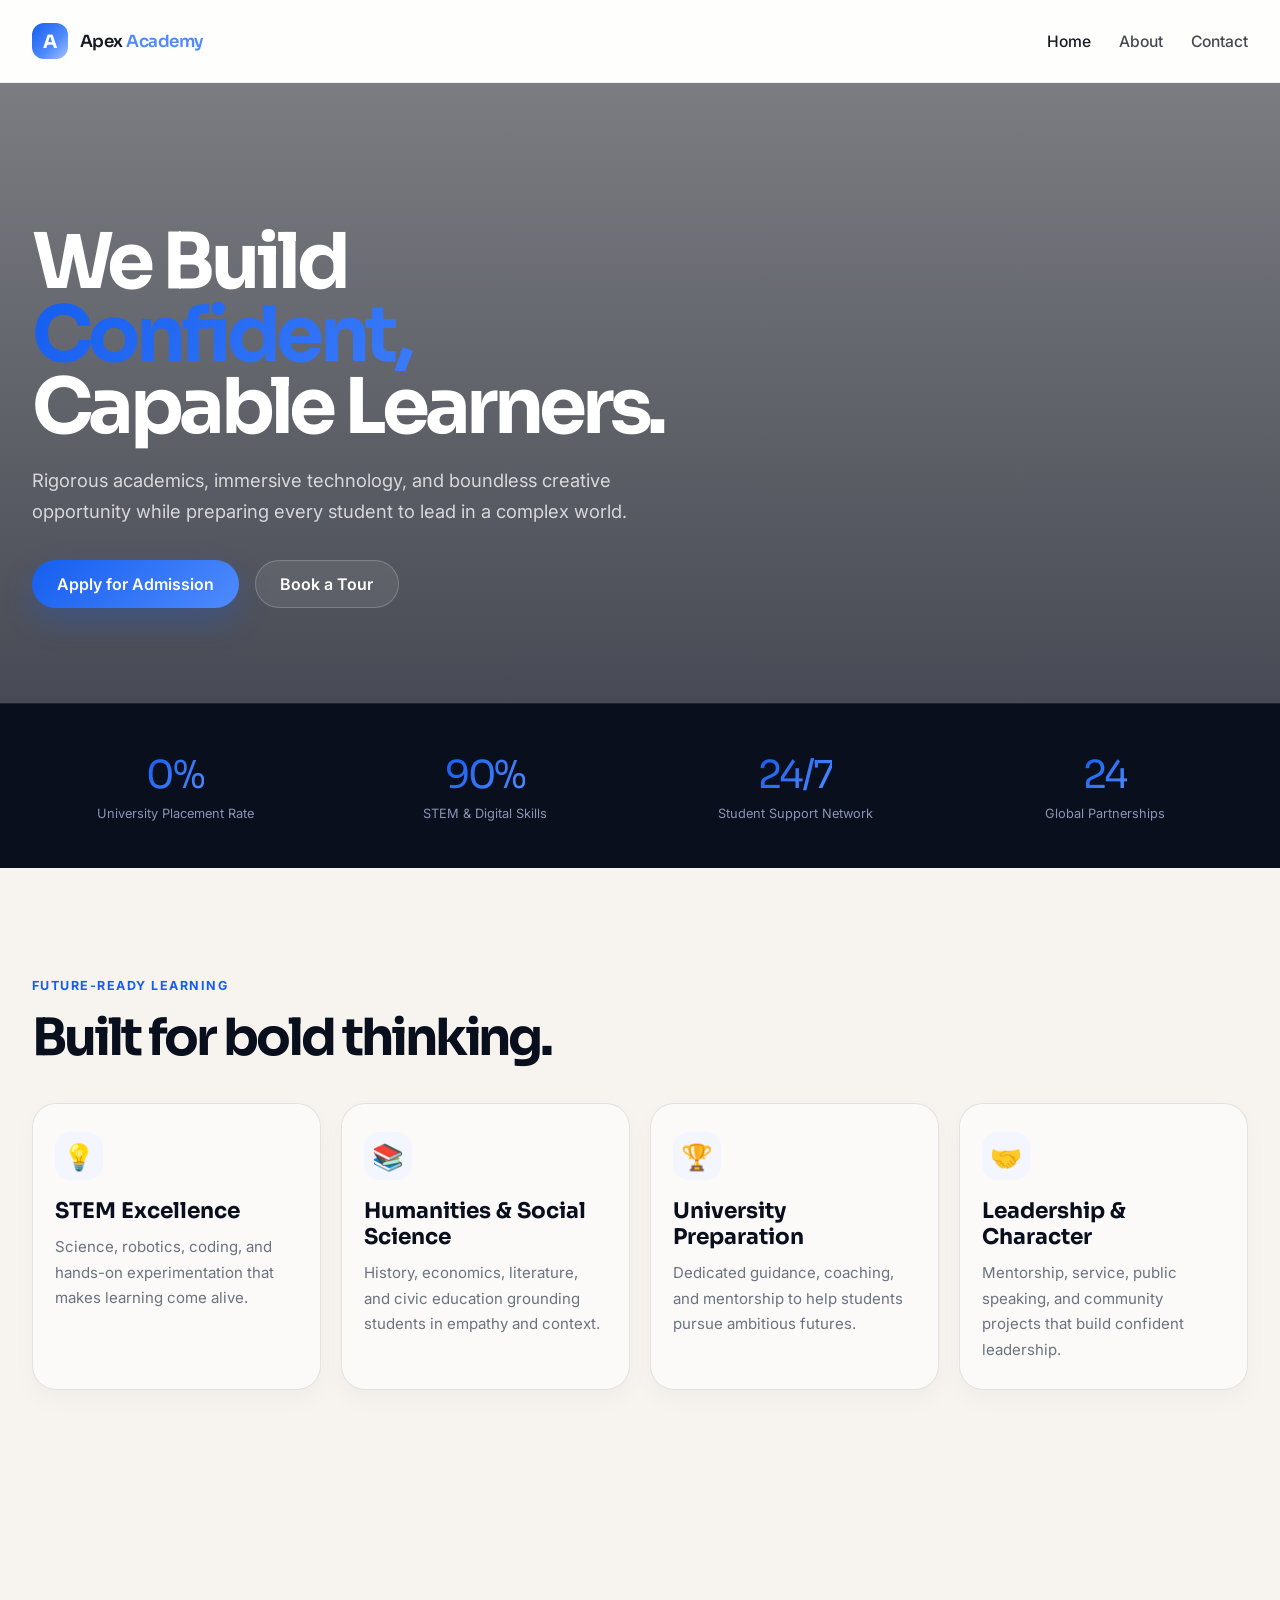
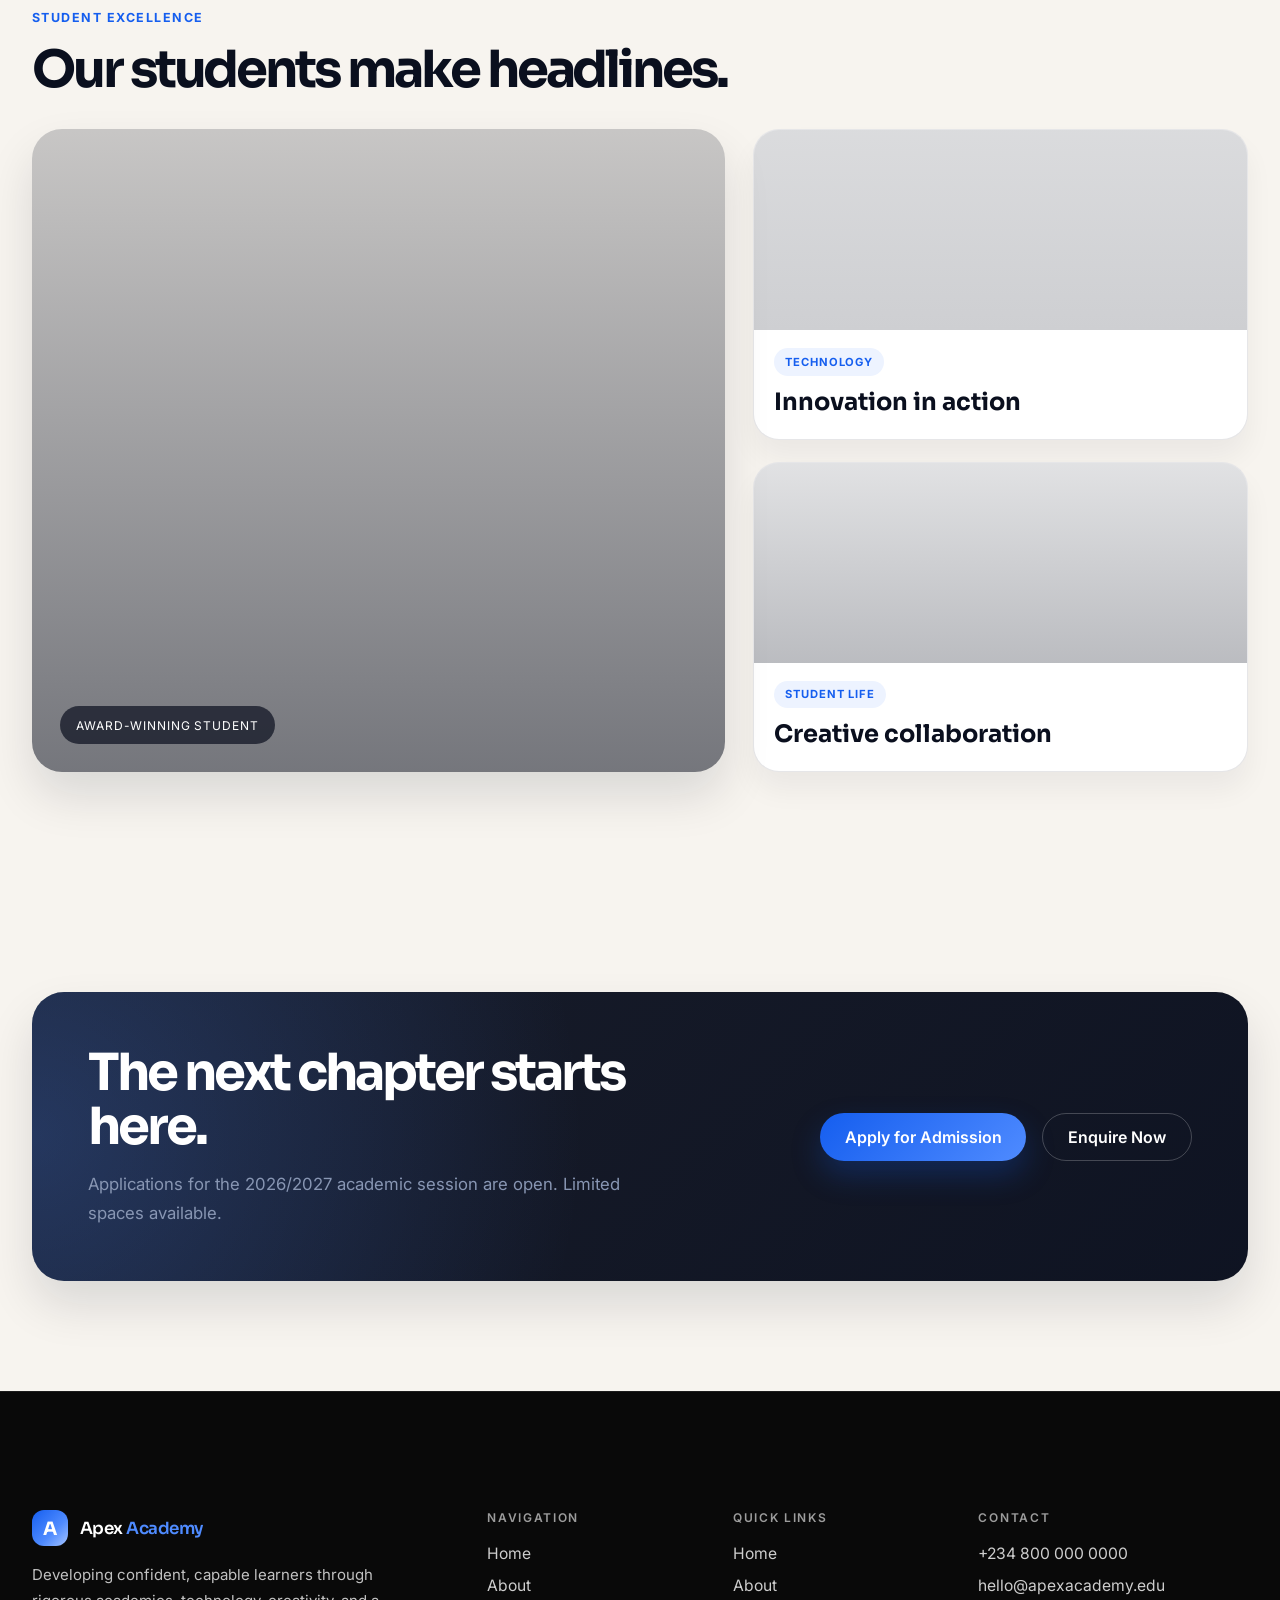
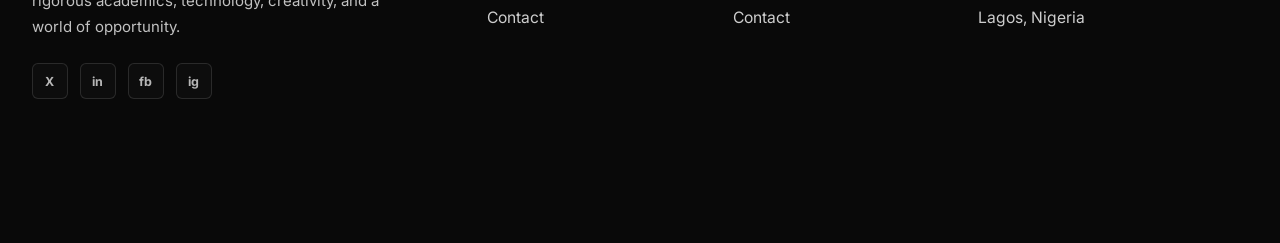
==== commit 48be214a: "third commit -new" ====
--- a/index.html
+++ b/index.html
@@ -19,11 +19,9 @@
           </div>
 
           <nav class="main-nav" aria-label="Main navigation">
-            <a href="#" class="active">Home</a>
-            <a href="#about">About</a>
-            <a href="#academics">Academics</a>
-            <a href="#contact">Admissions</a>
-            <button class="btn btn-primary mini">Apply Now</button>
+            <a href="index.html" class="active">Home</a>
+            <a href="about.html">About</a>
+            <a href="contact.html">Contact</a>
           </nav>
         </div>
       </header>
@@ -179,20 +177,18 @@
           <div class="footer-links">
             <h3>Navigation</h3>
             <ul>
-              <li><a href="#">Home</a></li>
-              <li><a href="#about">About</a></li>
-              <li><a href="#academics">Academics</a></li>
-              <li><a href="#contact">Admissions</a></li>
+              <li><a href="index.html">Home</a></li>
+              <li><a href="about.html">About</a></li>
+              <li><a href="contact.html">Contact</a></li>
             </ul>
           </div>
 
           <div class="footer-links">
-            <h3>School</h3>
+            <h3>Quick Links</h3>
             <ul>
-              <li><a href="#">Admissions</a></li>
-              <li><a href="#">Campus Life</a></li>
-              <li><a href="#">Results</a></li>
-              <li><a href="#">Careers</a></li>
+              <li><a href="index.html">Home</a></li>
+              <li><a href="about.html">About</a></li>
+              <li><a href="contact.html">Contact</a></li>
             </ul>
           </div>
 
